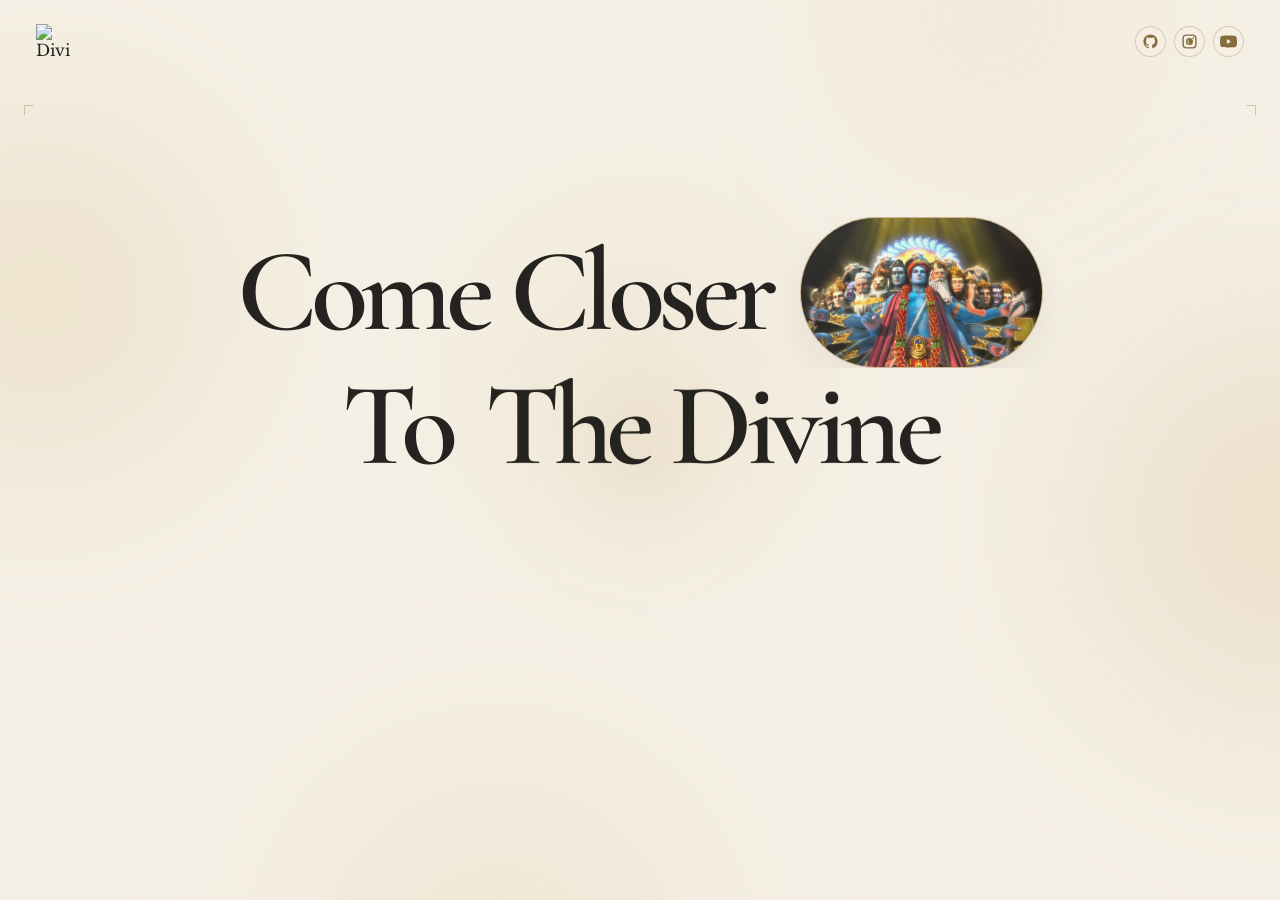
==== index.html @ 535afefc "feat: add initial Divyatra website 🪷" ====
<!doctype html>
<html lang="en">
  <head>
    <meta charset="UTF-8" />
    <meta name="viewport" content="width=device-width, initial-scale=1.0" />

    <title>Divyatra | Divine Darshan</title>

    <meta
      name="description"
      content="Explore immersive 3D darshan of Hindu deities with Divyatra, a digital experience rooted in devotion and spirituality."
    />
    <meta name="robots" content="index, follow, max-image-preview:large" />
    <link rel="canonical" href="https://divyatra.netlify.app/" />

    <!-- Favicon -->
    <link
      rel="icon"
      type="image/png"
      href="/assets/favicon/favicon-96x96.png"
      sizes="96x96"
    />
    <link rel="icon" type="image/svg+xml" href="/assets/favicon/favicon.svg" />
    <link rel="shortcut icon" href="/assets/favicon/favicon.ico" />
    <link
      rel="apple-touch-icon"
      sizes="180x180"
      href="/assets/favicon/apple-touch-icon.png"
    />
    <meta name="apple-mobile-web-app-title" content="Divyatra" />
    <link rel="manifest" href="/manifest.json" />

    <!-- Fonts -->
    <link rel="preconnect" href="https://fonts.googleapis.com" />
    <link rel="preconnect" href="https://fonts.gstatic.com" crossorigin />
    <link
      href="https://fonts.googleapis.com/css2?family=Cormorant+Garamond:wght@400;500;600;700&family=Libre+Baskerville:wght@400;700&family=Hind+Devanagari:wght@400;500;600;700&display=swap"
      rel="stylesheet"
    />

    <!-- GSAP -->
    <script src="https://cdnjs.cloudflare.com/ajax/libs/gsap/3.12.5/gsap.min.js"></script>

    <link rel="stylesheet" href="./styles/index.css" />
    <link rel="stylesheet" href="./styles/mediaquery/index-breakpoints.css" />
  </head>

  <body>
    <main class="page">
      <!-- =================================
           CURSOR FOLLOWING LIGHT
      ================================== -->

      <span class="cursor-glow" aria-hidden="true"></span>

      <!-- =================================
           AMBIENT GLOWS
      ================================== -->

      <span class="ambient-glow glow-one" aria-hidden="true"></span>

      <span class="ambient-glow glow-two" aria-hidden="true"></span>

      <span class="ambient-glow glow-three" aria-hidden="true"></span>

      <span class="ambient-glow glow-four" aria-hidden="true"></span>

      <!-- =================================
           DECORATIVE CORNERS
      ================================== -->

      <span class="corner-mark corner-one"></span>
      <span class="corner-mark corner-two"></span>

      <!-- =================================
           NAVIGATION
      ================================== -->

      <header>
        <!-- Logo -->

        <a href="./index.html" class="logo" aria-label="Divine home">
          <img src="./assets/icons/logo.svg" alt="Divine" />
        </a>

        <!-- Social media -->

        <nav class="socials" aria-label="Social media">
          <!-- GitHub -->

          <a
            href="https://github.com/"
            class="social-link"
            aria-label="GitHub"
            target="_blank"
            rel="noopener noreferrer"
          >
            <svg viewBox="0 0 24 24" aria-hidden="true">
              <path
                d="M12 2C6.477 2 2 6.477 2 12c0 4.418 2.865 8.166 6.839 9.489.5.092.682-.217.682-.483 0-.237-.009-.866-.013-1.7-2.782.604-3.369-1.34-3.369-1.34-.455-1.157-1.11-1.466-1.11-1.466-.908-.621.069-.608.069-.608 1.004.071 1.532 1.031 1.532 1.031.892 1.529 2.341 1.087 2.91.831.091-.647.35-1.087.636-1.338-2.22-.253-4.555-1.11-4.555-4.943 0-1.091.39-1.984 1.029-2.684-.103-.253-.446-1.27.098-2.647 0 0 .84-.269 2.75 1.025A9.564 9.564 0 0 1 12 6.844a9.56 9.56 0 0 1 2.504.337c1.909-1.294 2.748-1.025 2.748-1.025.546 1.377.202 2.394.1 2.647.64.7 1.028 1.593 1.028 2.684 0 3.842-2.339 4.687-4.566 4.935.359.309.678.92.678 1.855 0 1.338-.012 2.419-.012 2.748 0 .268.18.58.688.481A10.001 10.001 0 0 0 22 12c0-5.523-4.477-10-10-10Z"
              />
            </svg>
          </a>

          <!-- Instagram -->

          <a
            href="https://www.instagram.com/"
            class="social-link"
            aria-label="Instagram"
            target="_blank"
            rel="noopener noreferrer"
          >
            <svg viewBox="0 0 24 24" aria-hidden="true">
              <path
                d="M7.8 2h8.4A5.8 5.8 0 0 1 22 7.8v8.4a5.8 5.8 0 0 1-5.8 5.8H7.8A5.8 5.8 0 0 1 2 16.2V7.8A5.8 5.8 0 0 1 7.8 2Zm-.2 2A3.6 3.6 0 0 0 4 7.6v8.8A3.6 3.6 0 0 0 7.6 20h8.8a3.6 3.6 0 0 0 3.6-3.6V7.6A3.6 3.6 0 0 0 16.4 4H7.6ZM17.25 5.5a1.25 1.25 0 1 1 0 2.5 1.25 1.25 0 0 1 0-2.5ZM12 7a5 5 0 1 1 0 10 5 5 0 0 1 0-10Zm0 2a3 3 0 1 0 0 6 3 3 0 0 0-3-3Z"
              />
            </svg>
          </a>

          <!-- YouTube -->

          <a
            href="https://www.youtube.com/"
            class="social-link"
            aria-label="YouTube"
            target="_blank"
            rel="noopener noreferrer"
          >
            <svg viewBox="0 0 24 24" aria-hidden="true">
              <path
                d="M23.5 6.2a3 3 0 0 0-2.11-2.12C19.52 3.5 12 3.5 12 3.5s-7.52 0-9.39.58A3 3 0 0 0 .5 6.2 31.2 31.2 0 0 0 0 12a31.2 31.2 0 0 0 .5 5.8 3 3 0 0 0 2.11 2.12c1.87.58 9.39.58 9.39.58s7.52 0 9.39-.58a3 3 0 0 0 2.11-2.12A31.2 31.2 0 0 0 24 12a31.2 31.2 0 0 0-.5-5.8ZM9.75 15.5v-7L15.5 12l-5.75 3.5Z"
              />
            </svg>
          </a>
        </nav>
      </header>

      <!-- =================================
           HERO
      ================================== -->

      <section class="hero" id="experience">
        <h1 class="headline">
          <span class="headline-row">
            <span class="headline-word"> Come Closer </span>

            <span class="hero-image">
              <img src="./assets/images/index.webp" alt="Radha and Krishna" />
            </span>
          </span>

          <span class="headline-row second">
            <span class="headline-word"> To </span>

            <span class="headline-word"> The Divine </span>
          </span>
        </h1>

        <!-- =================================
             EXPERIENCE BUTTON
        ================================== -->

        <div class="actions">
          <a
            href="./darshan.html"
            class="animated-button"
            aria-label="Enter the Divine experience"
          >
            <!-- Left arrow -->

            <svg
              viewBox="0 0 24 24"
              class="arr-2"
              xmlns="http://www.w3.org/2000/svg"
              aria-hidden="true"
            >
              <path
                d="M16.1716 10.9999L10.8076 5.63589L12.2218 4.22168L20 11.9999L12.2218 19.778L10.8076 18.3638L16.1716 12.9999H4V10.9999H16.1716Z"
              />
            </svg>

            <span class="text"> Experience </span>

            <span class="circle" aria-hidden="true"></span>

            <!-- Right arrow -->

            <svg
              viewBox="0 0 24 24"
              class="arr-1"
              xmlns="http://www.w3.org/2000/svg"
              aria-hidden="true"
            >
              <path
                d="M16.1716 10.9999L10.8076 5.63589L12.2218 4.22168L20 11.9999L12.2218 19.778L10.8076 18.3638L16.1716 12.9999H4V10.9999H16.1716Z"
              />
            </svg>
          </a>
        </div>

        <div class="devotional-closer">
          <div class="temple-divider" aria-hidden="true"><span></span></div>
          <p class="devotional-note">
            Find stillness in the presence of the divine.
          </p>
        </div>
      </section>
    </main>

    <script src="./scripts/index.js"></script>
  </body>
</html>
---- styles/index.css ----
* {
        cursor:
          url("https://cdn.cursors-4u.net/previews/nightlight-red-nightlight-busy-red-60343472-preview-32.webp")
            0 0,
          auto !important;
      }

      :root {
        --background: #f5f0e6;
        --text: #25231f;
        --gold: #a88954;
        --gold-dark: #876c3d;
        --gold-light: #c8ad78;
        --border: rgba(53, 47, 38, 0.13);

        --serif: "Cormorant Garamond", serif;
        --body-serif: "Libre Baskerville", serif;
        --devanagari: "Hind Devanagari", sans-serif;
      }

      /* ========================================
         RESET
      ======================================== */

      *,
      *::before,
      *::after {
        margin: 0;
        padding: 0;
        box-sizing: border-box;
      }

      html {
        scroll-behavior: smooth;
      }

      body {
        min-height: 100vh;
        background: var(--background);
        color: var(--text);
        font-family: var(--body-serif);
        overflow-x: hidden;
        -webkit-font-smoothing: antialiased;
        text-rendering: optimizeLegibility;
      }

      a {
        color: inherit;
        text-decoration: none;
      }

      /* ========================================
         PAGE
      ======================================== */

      .page {
        position: relative;
        min-height: 100vh;
        overflow: hidden;

        background:
          radial-gradient(
            circle at 50% 42%,
            rgba(214, 188, 133, 0.14),
            transparent 34%
          ),
          var(--background);

        isolation: isolate;
      }

      /* ========================================
         PAPER TEXTURE
      ======================================== */

      .page::before {
        content: "";
        position: fixed;
        inset: 0;
        z-index: 50;
        pointer-events: none;

        opacity: 0.13;

        background-image: radial-gradient(
          rgba(50, 42, 30, 0.15) 0.45px,
          transparent 0.45px
        );

        background-size: 6px 6px;
      }

      /* ========================================
         CURSOR FOLLOWING AMBIENT LIGHT
      ======================================== */

      .cursor-glow {
        position: fixed;
        width: 260px;
        height: 260px;

        pointer-events: none;
        z-index: 4;

        border-radius: 50%;

        background: radial-gradient(
          circle,
          rgba(200, 173, 120, 0.16) 0%,
          rgba(200, 173, 120, 0.08) 25%,
          rgba(200, 173, 120, 0.03) 45%,
          transparent 75%
        );

        filter: blur(33px);

        transform: translate(-50%, -50%);
        will-change: transform;

        opacity: 0.8;

        mix-blend-mode: multiply;
      }

      .cursor-glow::after {
        content: "";

        position: absolute;
        inset: 20px;

        border-radius: 50%;

        background: radial-gradient(
          circle,
          rgba(168, 137, 84, 0.055),
          transparent 75%
        );

        filter: blur(18px);
      }

      /* Smaller inner glow gives a premium light-core effect */

      .cursor-glow::after {
        content: "";

        position: absolute;

        left: 50%;
        top: 50%;

        width: 110px;
        height: 110px;

        transform: translate(-50%, -50%);

        border-radius: 50%;

        background: radial-gradient(
          circle,
          rgba(213, 178, 108, 0.16),
          rgba(213, 178, 108, 0.05) 45%,
          transparent 75%
        );

        filter: blur(15px);
      }

      /* ========================================
         AMBIENT GLOWS
      ======================================== */

      .ambient-glow {
        position: absolute;

        border-radius: 50%;

        pointer-events: none;

        z-index: 1;

        filter: blur(90px);

        mix-blend-mode: normal;

        will-change: transform;
      }

      /* Upper-left */

      .glow-one {
        width: 500px;
        height: 500px;

        left: -210px;
        top: 5%;

        background: radial-gradient(
          circle,
          rgba(196, 151, 61, 0.23) 0%,
          rgba(196, 151, 61, 0.14) 28%,
          rgba(196, 151, 61, 0.065) 48%,
          rgba(196, 151, 61, 0.02) 65%,
          transparent 78%
        );

        animation: glowFloatOne 12s ease-in-out infinite;
      }

      /* Right */

      .glow-two {
        width: 590px;
        height: 590px;

        right: -300px;
        top: 25%;

        background: radial-gradient(
          circle,
          rgba(185, 139, 49, 0.21) 0%,
          rgba(185, 139, 49, 0.13) 28%,
          rgba(185, 139, 49, 0.06) 48%,
          rgba(185, 139, 49, 0.02) 65%,
          transparent 80%
        );

        animation: glowFloatTwo 15s ease-in-out infinite;
      }

      /* Bottom */

      .glow-three {
        width: 540px;
        height: 540px;

        left: 18%;
        bottom: -330px;

        background: radial-gradient(
          circle,
          rgba(211, 170, 91, 0.2) 0%,
          rgba(211, 170, 91, 0.12) 28%,
          rgba(211, 170, 91, 0.055) 48%,
          rgba(211, 170, 91, 0.015) 65%,
          transparent 80%
        );

        animation: glowFloatThree 14s ease-in-out infinite;
      }

      /* Upper-right */

      .glow-four {
        width: 370px;
        height: 370px;

        right: 8%;
        top: -170px;

        background: radial-gradient(
          circle,
          rgba(224, 191, 119, 0.21) 0%,
          rgba(224, 191, 119, 0.12) 30%,
          rgba(224, 191, 119, 0.055) 50%,
          transparent 75%
        );

        animation: glowFloatFour 11s ease-in-out infinite;
      }

      /* ========================================
         GLOW ANIMATIONS
      ======================================== */

      @keyframes glowFloatOne {
        0%,
        100% {
          transform: translate3d(0, 0, 0) scale(1);
        }

        50% {
          transform: translate3d(80px, 45px, 0) scale(1.15);
        }
      }

      @keyframes glowFloatTwo {
        0%,
        100% {
          transform: translate3d(0, 0, 0) scale(1);
        }

        50% {
          transform: translate3d(-75px, -45px, 0) scale(1.14);
        }
      }

      @keyframes glowFloatThree {
        0%,
        100% {
          transform: translate3d(0, 0, 0) scale(1);
        }

        50% {
          transform: translate3d(55px, -55px, 0) scale(1.15);
        }
      }

      @keyframes glowFloatFour {
        0%,
        100% {
          transform: translate3d(0, 0, 0) scale(1);
        }

        50% {
          transform: translate3d(-45px, 60px, 0) scale(1.18);
        }
      }

      /* ========================================
         NAVIGATION
      ======================================== */

      header {
        position: relative;

        z-index: 30;

        width: calc(100% - 72px);
        max-width: 1440px;

        height: 82px;

        margin: 0 auto;

        display: flex;
        align-items: center;
        justify-content: space-between;
      }

      /* ========================================
         LOGO
      ======================================== */

      .logo {
        display: inline-flex;
        align-items: center;
        justify-content: center;

        transition:
          opacity 0.25s ease,
          transform 0.25s ease;
      }

      .logo:hover {
        opacity: 0.75;
        transform: translateY(-1px);
      }

      .logo img {
        display: block;

        width: 34px;
        height: 34px;

        object-fit: contain;
      }

      /* ========================================
         SOCIAL LINKS
      ======================================== */

      .socials {
        display: flex;
        align-items: center;

        gap: 8px;
      }

      .social-link {
        width: 31px;
        height: 31px;

        display: inline-flex;
        align-items: center;
        justify-content: center;

        color: var(--gold-dark);

        border: 1px solid rgba(168, 137, 84, 0.35);

        border-radius: 50%;

        background: rgba(245, 240, 230, 0.25);

        transition:
          color 0.25s ease,
          background 0.25s ease,
          border-color 0.25s ease,
          transform 0.25s ease,
          box-shadow 0.25s ease;
      }

      .social-link svg {
        width: 17px;
        height: 17px;

        fill: currentColor;
      }

      .social-link:hover {
        color: #fff;

        background: var(--gold);

        border-color: var(--gold);

        transform: translateY(-2px);

        box-shadow: 0 5px 18px rgba(168, 137, 84, 0.2);
      }

      /* ========================================
         HERO
      ======================================== */

      .hero {
        position: relative;

        z-index: 5;

        width: calc(100% - 72px);
        max-width: 1440px;

        min-height: calc(100vh - 82px);

        margin: 0 auto;

        display: flex;
        flex-direction: column;
        align-items: center;
        justify-content: flex-start;

        padding-top: clamp(105px, 15vh, 170px);

        padding-bottom: 48px;
      }

      /* ========================================
         HEADLINE
      ======================================== */

      .headline {
        position: relative;

        z-index: 10;

        width: 100%;

        color: var(--text);

        text-align: center;

        font-family: var(--serif);

        font-size: clamp(68px, 9.2vw, 145px);

        font-weight: 600;

        line-height: 0.82;

        letter-spacing: -0.055em;
      }

      /*
        GSAP will animate these.
        Overflow hidden prevents the text
        from appearing before its reveal.
      */

      .headline-row {
        display: flex;

        align-items: center;
        justify-content: center;

        gap: clamp(18px, 2.2vw, 34px);

        white-space: nowrap;

        overflow: hidden;
      }

      .headline-row.second {
        margin-top: 10px;

        gap: clamp(18px, 2.6vw, 38px);
      }

      .headline-word {
        display: inline-block;

        will-change: transform, opacity;
      }

      /* ========================================
         HERO IMAGE
      ======================================== */

      .hero-image {
        position: relative;

        flex-shrink: 0;

        width: clamp(180px, 19vw, 275px);
        height: clamp(108px, 11.8vw, 158px);

        overflow: hidden;

        border: 1px solid rgba(168, 137, 84, 0.38);

        border-radius: 999px;

        background: #d8c7a6;

        box-shadow:
          0 15px 40px rgba(76, 59, 31, 0.08),
          inset 0 0 0 1px rgba(255, 255, 255, 0.15);

        will-change: transform;

        transition:
          box-shadow 0.4s ease,
          border-color 0.4s ease;
      }

      .hero-image:hover {
        border-color: rgba(168, 137, 84, 0.58);

        box-shadow:
          0 20px 48px rgba(76, 59, 31, 0.12),
          inset 0 0 0 1px rgba(255, 255, 255, 0.2);
      }

      .hero-image img {
        position: relative;

        z-index: 0;

        width: 100%;
        height: 100%;

        display: block;

        object-fit: cover;
        object-position: center;
      }

      .hero-image::after {
        content: "";

        position: absolute;

        inset: 0;

        z-index: 2;

        background:
          linear-gradient(
            90deg,
            rgba(255, 250, 238, 0.08),
            rgba(89, 65, 30, 0.12)
          ),
          linear-gradient(180deg, rgba(255, 255, 255, 0.06), transparent 55%);

        pointer-events: none;
      }

      /* ========================================
         ACTIONS
      ======================================== */

      .actions {
        position: relative;

        z-index: 10;

        display: flex;

        align-items: center;
        justify-content: center;

        margin-top: 42px;
      }

      .devotional-closer {
        width: min(100%, 480px);
        margin: auto 0 8px;
        display: flex;
        flex-direction: column;
        align-items: center;
      }

      .temple-divider {
        display: flex;
        align-items: center;
        justify-content: center;
        gap: 14px;
        color: var(--gold-dark);
      }

      .temple-divider::before,
      .temple-divider::after {
        content: "";
        width: clamp(48px, 12vw, 110px);
        border-top: 1px solid var(--gold-light);
      }

      .temple-divider span {
        width: 8px;
        height: 8px;
        border: 1px solid currentColor;
        transform: rotate(45deg);
      }

      .devotional-note {
        margin-top: 17px;
        color: var(--gold-dark);
        font-family: var(--serif);
        font-size: 18px;
        font-weight: 500;
        text-align: center;
      }

      /* ========================================
         EXPERIENCE BUTTON
      ======================================== */

      .animated-button {
        position: relative;

        display: flex;

        align-items: center;
        justify-content: center;

        gap: 4px;

        width: 158px;
        height: 52px;

        padding: 0 36px;

        border: 1px solid var(--gold);

        border-radius: 100px;

        background: rgba(245, 240, 230, 0.18);

        color: var(--gold-dark);

        font-family: var(--serif);

        font-size: 13px;

        font-weight: 600;

        letter-spacing: 0.12em;

        text-transform: uppercase;

        box-shadow: none;

        cursor: pointer;

        overflow: hidden;

        isolation: isolate;

        transition:
          color 0.6s cubic-bezier(0.23, 1, 0.32, 1),
          box-shadow 0.6s cubic-bezier(0.23, 1, 0.32, 1),
          border-radius 0.6s cubic-bezier(0.23, 1, 0.32, 1),
          transform 0.3s ease;
      }

      .animated-button svg {
        position: absolute;

        width: 22px;
        height: 22px;

        fill: var(--gold);

        z-index: 9;

        transition: all 0.8s cubic-bezier(0.23, 1, 0.32, 1);
      }

      .animated-button .arr-1 {
        right: 15px;
      }

      .animated-button .arr-2 {
        left: -25%;
      }

      .animated-button .circle {
        position: absolute;

        top: 50%;
        left: 50%;

        transform: translate(-50%, -50%);

        width: 20px;
        height: 20px;

        background: var(--gold);

        border-radius: 50%;

        opacity: 0;

        z-index: 0;

        transition: all 0.8s cubic-bezier(0.23, 1, 0.32, 1);
      }

      .animated-button .text {
        position: relative;

        z-index: 5;

        transform: translateX(-10px);

        transition: all 0.8s cubic-bezier(0.23, 1, 0.32, 1);
      }

      .animated-button:hover {
        color: #fff;

        border-radius: 14px;

        box-shadow:
          0 0 0 8px rgba(168, 137, 84, 0.06),
          0 14px 35px rgba(139, 108, 58, 0.18);

        transform: translateY(-2px);
      }

      .animated-button:hover .arr-1 {
        right: -25%;
      }

      .animated-button:hover .arr-2 {
        left: 15px;
      }

      .animated-button:hover .text {
        transform: translateX(10px);
      }

      .animated-button:hover svg {
        fill: #fff;
      }

      .animated-button:hover .circle {
        width: 240px;
        height: 240px;

        opacity: 1;
      }

      .animated-button:active {
        transform: translateY(0) scale(0.96);

        box-shadow: 0 0 0 3px rgba(168, 137, 84, 0.18);
      }

      /* ========================================
         DECORATIVE CORNERS
      ======================================== */

      .corner-mark {
        position: absolute;

        z-index: 15;

        width: 10px;
        height: 10px;

        border-color: rgba(168, 137, 84, 0.42);

        border-style: solid;

        pointer-events: none;
      }

      .corner-one {
        top: 105px;
        left: 24px;

        border-width: 1px 0 0 1px;
      }

      .corner-two {
        top: 105px;
        right: 24px;

        border-width: 1px 1px 0 0;
      }

      /* ========================================
         TABLET
      ======================================== */

      

      

      /* ========================================
         MOBILE
      ======================================== */

      

      /* ========================================
         SMALL MOBILE
      ======================================== */

      

      /* ========================================
         ACCESSIBILITY
      ======================================== */

      

      .animated-button:focus-visible,
      .logo:focus-visible,
      .social-link:focus-visible {
        outline: 2px solid var(--gold);

        outline-offset: 4px;
      }

      /* ========================================
         REDUCED MOTION
      ======================================== */
---- styles/mediaquery/index-breakpoints.css ----
@media (max-width: 900px) {
        header,
        .hero {
          width: calc(100% - 40px);
        }

        .hero {
          padding-top: 105px;
        }

        .cursor-glow {
          width: 350px;
          height: 350px;
        }

        .glow-one {
          width: 420px;
          height: 420px;

          left: -190px;

          filter: blur(65px);
        }

        .glow-two {
          width: 500px;
          height: 500px;

          right: -260px;

          filter: blur(65px);
        }

        .glow-three {
          width: 430px;
          height: 430px;

          left: 15%;

          filter: blur(60px);
        }

        .glow-four {
          width: 280px;
          height: 280px;

          right: 5%;

          filter: blur(55px);
        }

        .headline {
          font-size: clamp(56px, 10vw, 95px);
        }

        .headline-row {
          gap: 16px;
        }

        .hero-image {
          width: clamp(135px, 20vw, 190px);
          height: clamp(78px, 11vw, 110px);
        }

        .actions {
          margin-top: 36px;
        }

        .devotional-note {
          margin-top: 14px;
          font-size: 17px;
        }

        .socials {
          gap: 8px;
        }

        .social-link {
          width: 38px;
          height: 38px;
        }

        .social-link svg {
          width: 18px;
          height: 18px;
        }
      }

@media (min-width: 601px) and (max-width: 900px) {
        .hero {
          justify-content: center;
          padding-top: clamp(48px, 7vh, 80px);
          padding-bottom: 32px;
        }

        .devotional-closer {
          margin: clamp(48px, 8vh, 88px) 0 0;
        }
      }

@media (max-width: 600px) {
        header {
          width: calc(100% - 28px);

          height: 72px;
        }

        .logo img {
          width: 29px;
          height: 29px;
        }

        .socials {
          gap: 6px;
        }

        .social-link {
          width: 36px;
          height: 36px;
        }

        .social-link svg {
          width: 16px;
          height: 16px;
        }

        .hero {
          width: calc(100% - 28px);

          min-height: calc(100vh - 72px);

          padding-top: 92px;

          padding-bottom: 42px;
        }

        /* Mobile ambient glows */

        .glow-one {
          width: 330px;
          height: 330px;

          left: -190px;
          top: 8vh;

          filter: blur(50px);
        }

        .glow-two {
          width: 390px;
          height: 390px;

          right: -240px;
          top: 30vh;

          filter: blur(55px);
        }

        .glow-three {
          width: 330px;
          height: 330px;

          left: 5%;
          bottom: -190px;

          filter: blur(50px);
        }

        .glow-four {
          width: 210px;
          height: 210px;

          right: -20px;
          top: 4vh;

          filter: blur(45px);
        }

        .headline {
          font-size: clamp(48px, 15.8vw, 76px);

          line-height: 0.92;

          letter-spacing: -0.065em;
        }

        .headline-row {
          gap: 8px;
        }

        .headline-row:first-child {
          flex-direction: column;
          gap: 12px;
        }

        .headline-row.second {
          margin-top: 7px;

          gap: 10px;
        }

        .hero-image {
          width: clamp(128px, 40vw, 170px);
          height: clamp(76px, 23vw, 104px);
        }

        .actions {
          margin-top: 32px;
        }

        .animated-button {
          width: 145px;
          height: 48px;

          padding: 0 31px;

          font-size: 11px;

          letter-spacing: 0.11em;
        }

        .animated-button svg {
          width: 20px;
          height: 20px;
        }

        .animated-button .arr-1 {
          right: 13px;
        }

        .animated-button:hover .arr-2 {
          left: 13px;
        }

        .corner-one {
          top: 91px;
          left: 9px;
        }

        .corner-two {
          top: 91px;
          right: 9px;
        }
      }

@media (max-width: 390px) {
        .hero {
          padding-top: 82px;
        }

        .glow-one {
          width: 280px;
          height: 280px;

          left: -165px;
        }

        .glow-two {
          width: 320px;
          height: 320px;

          right: -200px;
        }

        .glow-three {
          width: 280px;
          height: 280px;

          left: 0;
        }

        .glow-four {
          width: 180px;
          height: 180px;

          right: -20px;
        }

        .headline {
          font-size: clamp(36px, 13.5vw, 46px);
        }

        .hero-image {
          width: clamp(128px, 40vw, 150px);
          height: clamp(76px, 23vw, 94px);
        }

        .headline-row {
          gap: 7px;
        }

        .actions {
          margin-top: 28px;
        }

        .animated-button {
          width: 138px;
          height: 46px;

          font-size: 10px;
        }
      }

@media (hover: none), (pointer: coarse) {
        .cursor-glow {
          display: none;
        }
      }

@media (prefers-reduced-motion: reduce) {
        *,
        *::before,
        *::after {
          animation-duration: 0.01ms !important;

          animation-iteration-count: 1 !important;

          transition-duration: 0.01ms !important;

          scroll-behavior: auto !important;
        }

        .cursor-glow {
          display: none;
        }
      }
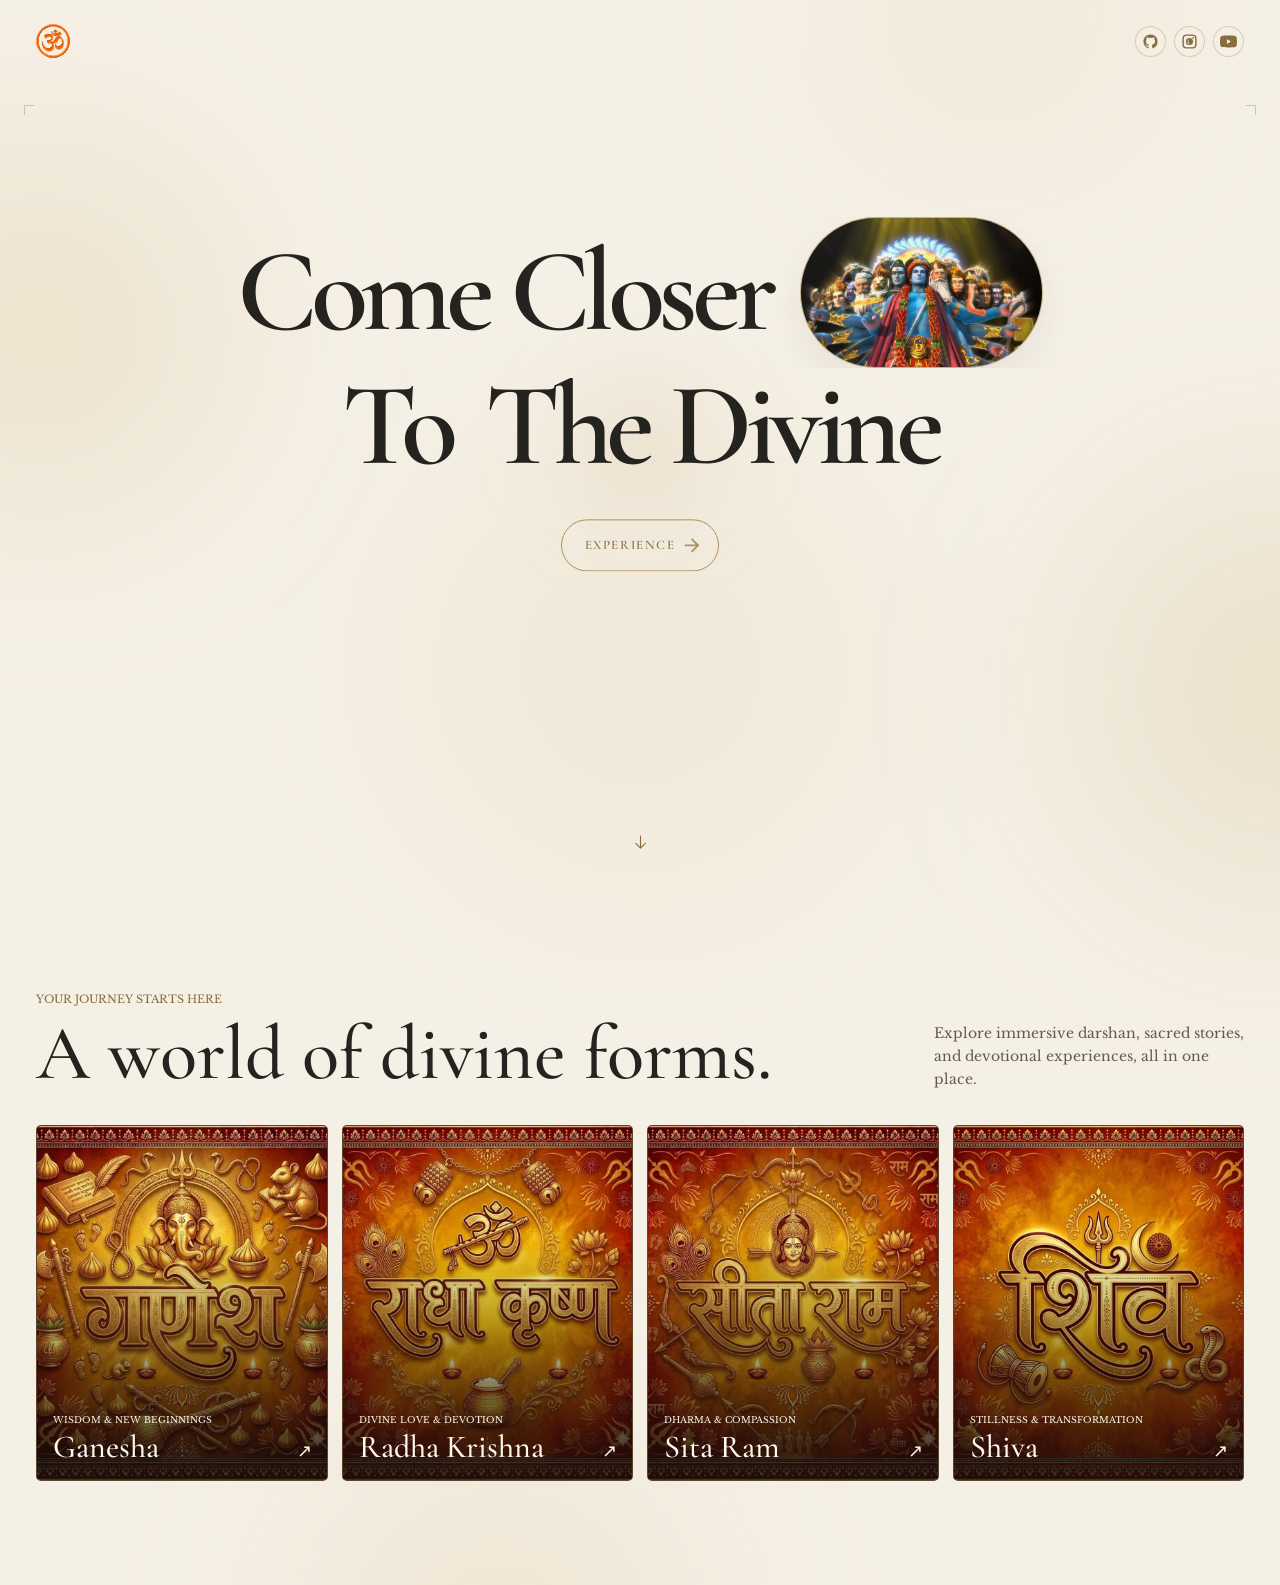
==== commit 84262833: "feat: modularize darshan data and sync deity selection Co-authored-by: Copilot <223556219+Copilot@us" ====
--- a/index.html
+++ b/index.html
@@ -39,7 +39,10 @@
     />
 
     <!-- GSAP -->
-    <script src="https://cdnjs.cloudflare.com/ajax/libs/gsap/3.12.5/gsap.min.js"></script>
+    <script
+      defer
+      src="https://cdnjs.cloudflare.com/ajax/libs/gsap/3.12.5/gsap.min.js"
+    ></script>
 
     <link rel="stylesheet" href="./styles/index.css" />
     <link rel="stylesheet" href="./styles/mediaquery/index-breakpoints.css" />
@@ -47,15 +50,11 @@
 
   <body>
     <main class="page">
-      <!-- =================================
-           CURSOR FOLLOWING LIGHT
-      ================================== -->
+      <!-- CURSOR FOLLOWING LIGHT -->
 
       <span class="cursor-glow" aria-hidden="true"></span>
 
-      <!-- =================================
-           AMBIENT GLOWS
-      ================================== -->
+      <!-- AMBIENT GLOWS -->
 
       <span class="ambient-glow glow-one" aria-hidden="true"></span>
 
@@ -65,16 +64,12 @@
 
       <span class="ambient-glow glow-four" aria-hidden="true"></span>
 
-      <!-- =================================
-           DECORATIVE CORNERS
-      ================================== -->
+      <!-- DECORATIVE CORNERS -->
 
       <span class="corner-mark corner-one"></span>
       <span class="corner-mark corner-two"></span>
 
-      <!-- =================================
-           NAVIGATION
-      ================================== -->
+      <!-- NAVIGATION -->
 
       <header>
         <!-- Logo -->
@@ -89,7 +84,7 @@
           <!-- GitHub -->
 
           <a
-            href="https://github.com/"
+            href="https://github.com/KrishBharadwaj5678/"
             class="social-link"
             aria-label="GitHub"
             target="_blank"
@@ -105,7 +100,7 @@
           <!-- Instagram -->
 
           <a
-            href="https://www.instagram.com/"
+            href="https://www.instagram.com/__krishh__23"
             class="social-link"
             aria-label="Instagram"
             target="_blank"
@@ -121,7 +116,7 @@
           <!-- YouTube -->
 
           <a
-            href="https://www.youtube.com/"
+            href="https://www.youtube.com/@KrishFullStackDev"
             class="social-link"
             aria-label="YouTube"
             target="_blank"
@@ -136,9 +131,7 @@
         </nav>
       </header>
 
-      <!-- =================================
-           HERO
-      ================================== -->
+      <!-- HERO -->
 
       <section class="hero" id="experience">
         <h1 class="headline">
@@ -157,9 +150,7 @@
           </span>
         </h1>
 
-        <!-- =================================
-             EXPERIENCE BUTTON
-        ================================== -->
+        <!-- EXPERIENCE BUTTON -->
 
         <div class="actions">
           <a
@@ -202,12 +193,78 @@
         <div class="devotional-closer">
           <div class="temple-divider" aria-hidden="true"><span></span></div>
           <p class="devotional-note">
-            Find stillness in the presence of the divine.
+            Discover sacred stories and experience devotion in a new way.
           </p>
+        </div>
+
+        <button
+          class="scroll-cue"
+          type="button"
+          aria-label="Scroll down to explore the deity gallery"
+          title="Scroll to explore"
+        >
+          <svg viewBox="0 0 24 24" aria-hidden="true">
+            <path d="M12 4v15m-6-6 6 6 6-6" />
+          </svg>
+        </button>
+      </section>
+
+      <section class="deity-discovery" aria-labelledby="deityDiscoveryTitle">
+        <div class="discovery-head">
+          <div>
+            <p class="discovery-kicker">YOUR JOURNEY STARTS HERE</p>
+            <h2 id="deityDiscoveryTitle">A world of divine forms.</h2>
+          </div>
+          <p class="discovery-intro">
+            Explore immersive darshan, sacred stories, and devotional
+            experiences, all in one place.
+          </p>
+        </div>
+
+        <div class="deity-grid">
+          <a class="deity-card" href="./darshan.html?god=ganesha">
+            <img src="./assets/images/ganesha.webp" alt="" loading="lazy" />
+            <div class="deity-card-meta">
+              <span>WISDOM &amp; NEW BEGINNINGS</span>
+              <h3>Ganesha</h3>
+            </div>
+            <span class="deity-card-arrow" aria-hidden="true">↗</span>
+          </a>
+
+          <a class="deity-card" href="./darshan.html?god=radhakrishna">
+            <img
+              src="./assets/images/radhakrishna.webp"
+              alt=""
+              loading="lazy"
+            />
+            <div class="deity-card-meta">
+              <span>DIVINE LOVE &amp; DEVOTION</span>
+              <h3>Radha Krishna</h3>
+            </div>
+            <span class="deity-card-arrow" aria-hidden="true">↗</span>
+          </a>
+
+          <a class="deity-card" href="./darshan.html?god=sitaram">
+            <img src="./assets/images/sitaram.webp" alt="" loading="lazy" />
+            <div class="deity-card-meta">
+              <span>DHARMA &amp; COMPASSION</span>
+              <h3>Sita Ram</h3>
+            </div>
+            <span class="deity-card-arrow" aria-hidden="true">↗</span>
+          </a>
+
+          <a class="deity-card" href="./darshan.html?god=shiva">
+            <img src="./assets/images/shiva.webp" alt="" loading="lazy" />
+            <div class="deity-card-meta">
+              <span>STILLNESS &amp; TRANSFORMATION</span>
+              <h3>Shiva</h3>
+            </div>
+            <span class="deity-card-arrow" aria-hidden="true">↗</span>
+          </a>
         </div>
       </section>
     </main>
 
-    <script src="./scripts/index.js"></script>
+    <script defer src="./scripts/index.js"></script>
   </body>
 </html>
--- a/styles/index.css
+++ b/styles/index.css
@@ -1,850 +1,1052 @@
 * {
-        cursor:
-          url("https://cdn.cursors-4u.net/previews/nightlight-red-nightlight-busy-red-60343472-preview-32.webp")
-            0 0,
-          auto !important;
-      }
-
-      :root {
-        --background: #f5f0e6;
-        --text: #25231f;
-        --gold: #a88954;
-        --gold-dark: #876c3d;
-        --gold-light: #c8ad78;
-        --border: rgba(53, 47, 38, 0.13);
-
-        --serif: "Cormorant Garamond", serif;
-        --body-serif: "Libre Baskerville", serif;
-        --devanagari: "Hind Devanagari", sans-serif;
-      }
-
-      /* ========================================
+  cursor:
+    url("https://cdn.cursors-4u.net/previews/nightlight-red-nightlight-busy-red-60343472-preview-32.webp")
+      0 0,
+    auto !important;
+}
+
+:root {
+  --background: #f5f0e6;
+  --text: #25231f;
+  --gold: #a88954;
+  --gold-dark: #876c3d;
+  --gold-light: #c8ad78;
+  --border: rgba(53, 47, 38, 0.13);
+
+  --serif: "Cormorant Garamond", serif;
+  --body-serif: "Libre Baskerville", serif;
+  --devanagari: "Hind Devanagari", sans-serif;
+}
+
+/* ========================================
          RESET
       ======================================== */
 
-      *,
-      *::before,
-      *::after {
-        margin: 0;
-        padding: 0;
-        box-sizing: border-box;
-      }
-
-      html {
-        scroll-behavior: smooth;
-      }
-
-      body {
-        min-height: 100vh;
-        background: var(--background);
-        color: var(--text);
-        font-family: var(--body-serif);
-        overflow-x: hidden;
-        -webkit-font-smoothing: antialiased;
-        text-rendering: optimizeLegibility;
-      }
-
-      a {
-        color: inherit;
-        text-decoration: none;
-      }
-
-      /* ========================================
+*,
+*::before,
+*::after {
+  margin: 0;
+  padding: 0;
+  box-sizing: border-box;
+}
+
+html {
+  scroll-behavior: smooth;
+}
+
+body {
+  min-height: 100vh;
+  background: var(--background);
+  color: var(--text);
+  font-family: var(--body-serif);
+  overflow-x: hidden;
+  -webkit-font-smoothing: antialiased;
+  text-rendering: optimizeLegibility;
+}
+
+a {
+  color: inherit;
+  text-decoration: none;
+}
+
+/* ========================================
          PAGE
       ======================================== */
 
-      .page {
-        position: relative;
-        min-height: 100vh;
-        overflow: hidden;
-
-        background:
-          radial-gradient(
-            circle at 50% 42%,
-            rgba(214, 188, 133, 0.14),
-            transparent 34%
-          ),
-          var(--background);
-
-        isolation: isolate;
-      }
-
-      /* ========================================
+.page {
+  position: relative;
+  min-height: 100vh;
+  overflow: hidden;
+
+  background:
+    radial-gradient(
+      circle at 50% 42%,
+      rgba(214, 188, 133, 0.14),
+      transparent 34%
+    ),
+    var(--background);
+
+  isolation: isolate;
+}
+
+/* ========================================
          PAPER TEXTURE
       ======================================== */
 
-      .page::before {
-        content: "";
-        position: fixed;
-        inset: 0;
-        z-index: 50;
-        pointer-events: none;
-
-        opacity: 0.13;
-
-        background-image: radial-gradient(
-          rgba(50, 42, 30, 0.15) 0.45px,
-          transparent 0.45px
-        );
-
-        background-size: 6px 6px;
-      }
-
-      /* ========================================
+.page::before {
+  content: "";
+  position: fixed;
+  inset: 0;
+  z-index: 50;
+  pointer-events: none;
+
+  opacity: 0.13;
+
+  background-image: radial-gradient(
+    rgba(50, 42, 30, 0.15) 0.45px,
+    transparent 0.45px
+  );
+
+  background-size: 6px 6px;
+}
+
+/* ========================================
          CURSOR FOLLOWING AMBIENT LIGHT
       ======================================== */
 
-      .cursor-glow {
-        position: fixed;
-        width: 260px;
-        height: 260px;
-
-        pointer-events: none;
-        z-index: 4;
-
-        border-radius: 50%;
-
-        background: radial-gradient(
-          circle,
-          rgba(200, 173, 120, 0.16) 0%,
-          rgba(200, 173, 120, 0.08) 25%,
-          rgba(200, 173, 120, 0.03) 45%,
-          transparent 75%
-        );
-
-        filter: blur(33px);
-
-        transform: translate(-50%, -50%);
-        will-change: transform;
-
-        opacity: 0.8;
-
-        mix-blend-mode: multiply;
-      }
-
-      .cursor-glow::after {
-        content: "";
-
-        position: absolute;
-        inset: 20px;
-
-        border-radius: 50%;
-
-        background: radial-gradient(
-          circle,
-          rgba(168, 137, 84, 0.055),
-          transparent 75%
-        );
-
-        filter: blur(18px);
-      }
-
-      /* Smaller inner glow gives a premium light-core effect */
-
-      .cursor-glow::after {
-        content: "";
-
-        position: absolute;
-
-        left: 50%;
-        top: 50%;
-
-        width: 110px;
-        height: 110px;
-
-        transform: translate(-50%, -50%);
-
-        border-radius: 50%;
-
-        background: radial-gradient(
-          circle,
-          rgba(213, 178, 108, 0.16),
-          rgba(213, 178, 108, 0.05) 45%,
-          transparent 75%
-        );
-
-        filter: blur(15px);
-      }
-
-      /* ========================================
+.cursor-glow {
+  position: fixed;
+  width: 260px;
+  height: 260px;
+
+  pointer-events: none;
+  z-index: 4;
+
+  border-radius: 50%;
+
+  background: radial-gradient(
+    circle,
+    rgba(200, 173, 120, 0.16) 0%,
+    rgba(200, 173, 120, 0.08) 25%,
+    rgba(200, 173, 120, 0.03) 45%,
+    transparent 75%
+  );
+
+  filter: blur(33px);
+
+  transform: translate(-50%, -50%);
+  will-change: transform;
+
+  opacity: 0.8;
+
+  mix-blend-mode: multiply;
+}
+
+.cursor-glow::after {
+  content: "";
+
+  position: absolute;
+  inset: 20px;
+
+  border-radius: 50%;
+
+  background: radial-gradient(
+    circle,
+    rgba(168, 137, 84, 0.055),
+    transparent 75%
+  );
+
+  filter: blur(18px);
+}
+
+/* Smaller inner glow gives a premium light-core effect */
+
+.cursor-glow::after {
+  content: "";
+
+  position: absolute;
+
+  left: 50%;
+  top: 50%;
+
+  width: 110px;
+  height: 110px;
+
+  transform: translate(-50%, -50%);
+
+  border-radius: 50%;
+
+  background: radial-gradient(
+    circle,
+    rgba(213, 178, 108, 0.16),
+    rgba(213, 178, 108, 0.05) 45%,
+    transparent 75%
+  );
+
+  filter: blur(15px);
+}
+
+/* ========================================
          AMBIENT GLOWS
       ======================================== */
 
-      .ambient-glow {
-        position: absolute;
-
-        border-radius: 50%;
-
-        pointer-events: none;
-
-        z-index: 1;
-
-        filter: blur(90px);
-
-        mix-blend-mode: normal;
-
-        will-change: transform;
-      }
-
-      /* Upper-left */
-
-      .glow-one {
-        width: 500px;
-        height: 500px;
-
-        left: -210px;
-        top: 5%;
-
-        background: radial-gradient(
-          circle,
-          rgba(196, 151, 61, 0.23) 0%,
-          rgba(196, 151, 61, 0.14) 28%,
-          rgba(196, 151, 61, 0.065) 48%,
-          rgba(196, 151, 61, 0.02) 65%,
-          transparent 78%
-        );
-
-        animation: glowFloatOne 12s ease-in-out infinite;
-      }
-
-      /* Right */
-
-      .glow-two {
-        width: 590px;
-        height: 590px;
-
-        right: -300px;
-        top: 25%;
-
-        background: radial-gradient(
-          circle,
-          rgba(185, 139, 49, 0.21) 0%,
-          rgba(185, 139, 49, 0.13) 28%,
-          rgba(185, 139, 49, 0.06) 48%,
-          rgba(185, 139, 49, 0.02) 65%,
-          transparent 80%
-        );
-
-        animation: glowFloatTwo 15s ease-in-out infinite;
-      }
-
-      /* Bottom */
-
-      .glow-three {
-        width: 540px;
-        height: 540px;
-
-        left: 18%;
-        bottom: -330px;
-
-        background: radial-gradient(
-          circle,
-          rgba(211, 170, 91, 0.2) 0%,
-          rgba(211, 170, 91, 0.12) 28%,
-          rgba(211, 170, 91, 0.055) 48%,
-          rgba(211, 170, 91, 0.015) 65%,
-          transparent 80%
-        );
-
-        animation: glowFloatThree 14s ease-in-out infinite;
-      }
-
-      /* Upper-right */
-
-      .glow-four {
-        width: 370px;
-        height: 370px;
-
-        right: 8%;
-        top: -170px;
-
-        background: radial-gradient(
-          circle,
-          rgba(224, 191, 119, 0.21) 0%,
-          rgba(224, 191, 119, 0.12) 30%,
-          rgba(224, 191, 119, 0.055) 50%,
-          transparent 75%
-        );
-
-        animation: glowFloatFour 11s ease-in-out infinite;
-      }
-
-      /* ========================================
+.ambient-glow {
+  position: absolute;
+
+  border-radius: 50%;
+
+  pointer-events: none;
+
+  z-index: 1;
+
+  filter: blur(90px);
+
+  mix-blend-mode: normal;
+
+  will-change: transform;
+}
+
+/* Upper-left */
+
+.glow-one {
+  width: 500px;
+  height: 500px;
+
+  left: -210px;
+  top: 5%;
+
+  background: radial-gradient(
+    circle,
+    rgba(196, 151, 61, 0.23) 0%,
+    rgba(196, 151, 61, 0.14) 28%,
+    rgba(196, 151, 61, 0.065) 48%,
+    rgba(196, 151, 61, 0.02) 65%,
+    transparent 78%
+  );
+
+  animation: glowFloatOne 12s ease-in-out infinite;
+}
+
+/* Right */
+
+.glow-two {
+  width: 590px;
+  height: 590px;
+
+  right: -300px;
+  top: 25%;
+
+  background: radial-gradient(
+    circle,
+    rgba(185, 139, 49, 0.21) 0%,
+    rgba(185, 139, 49, 0.13) 28%,
+    rgba(185, 139, 49, 0.06) 48%,
+    rgba(185, 139, 49, 0.02) 65%,
+    transparent 80%
+  );
+
+  animation: glowFloatTwo 15s ease-in-out infinite;
+}
+
+/* Bottom */
+
+.glow-three {
+  width: 540px;
+  height: 540px;
+
+  left: 18%;
+  bottom: -330px;
+
+  background: radial-gradient(
+    circle,
+    rgba(211, 170, 91, 0.2) 0%,
+    rgba(211, 170, 91, 0.12) 28%,
+    rgba(211, 170, 91, 0.055) 48%,
+    rgba(211, 170, 91, 0.015) 65%,
+    transparent 80%
+  );
+
+  animation: glowFloatThree 14s ease-in-out infinite;
+}
+
+/* Upper-right */
+
+.glow-four {
+  width: 370px;
+  height: 370px;
+
+  right: 8%;
+  top: -170px;
+
+  background: radial-gradient(
+    circle,
+    rgba(224, 191, 119, 0.21) 0%,
+    rgba(224, 191, 119, 0.12) 30%,
+    rgba(224, 191, 119, 0.055) 50%,
+    transparent 75%
+  );
+
+  animation: glowFloatFour 11s ease-in-out infinite;
+}
+
+/* ========================================
          GLOW ANIMATIONS
       ======================================== */
 
-      @keyframes glowFloatOne {
-        0%,
-        100% {
-          transform: translate3d(0, 0, 0) scale(1);
-        }
-
-        50% {
-          transform: translate3d(80px, 45px, 0) scale(1.15);
-        }
-      }
-
-      @keyframes glowFloatTwo {
-        0%,
-        100% {
-          transform: translate3d(0, 0, 0) scale(1);
-        }
-
-        50% {
-          transform: translate3d(-75px, -45px, 0) scale(1.14);
-        }
-      }
-
-      @keyframes glowFloatThree {
-        0%,
-        100% {
-          transform: translate3d(0, 0, 0) scale(1);
-        }
-
-        50% {
-          transform: translate3d(55px, -55px, 0) scale(1.15);
-        }
-      }
-
-      @keyframes glowFloatFour {
-        0%,
-        100% {
-          transform: translate3d(0, 0, 0) scale(1);
-        }
-
-        50% {
-          transform: translate3d(-45px, 60px, 0) scale(1.18);
-        }
-      }
-
-      /* ========================================
+@keyframes glowFloatOne {
+  0%,
+  100% {
+    transform: translate3d(0, 0, 0) scale(1);
+  }
+
+  50% {
+    transform: translate3d(80px, 45px, 0) scale(1.15);
+  }
+}
+
+@keyframes glowFloatTwo {
+  0%,
+  100% {
+    transform: translate3d(0, 0, 0) scale(1);
+  }
+
+  50% {
+    transform: translate3d(-75px, -45px, 0) scale(1.14);
+  }
+}
+
+@keyframes glowFloatThree {
+  0%,
+  100% {
+    transform: translate3d(0, 0, 0) scale(1);
+  }
+
+  50% {
+    transform: translate3d(55px, -55px, 0) scale(1.15);
+  }
+}
+
+@keyframes glowFloatFour {
+  0%,
+  100% {
+    transform: translate3d(0, 0, 0) scale(1);
+  }
+
+  50% {
+    transform: translate3d(-45px, 60px, 0) scale(1.18);
+  }
+}
+
+/* ========================================
          NAVIGATION
       ======================================== */
 
-      header {
-        position: relative;
-
-        z-index: 30;
-
-        width: calc(100% - 72px);
-        max-width: 1440px;
-
-        height: 82px;
-
-        margin: 0 auto;
-
-        display: flex;
-        align-items: center;
-        justify-content: space-between;
-      }
-
-      /* ========================================
+header {
+  position: relative;
+
+  z-index: 30;
+
+  width: calc(100% - 72px);
+  max-width: 1440px;
+
+  height: 82px;
+
+  margin: 0 auto;
+
+  display: flex;
+  align-items: center;
+  justify-content: space-between;
+}
+
+/* ========================================
          LOGO
       ======================================== */
 
-      .logo {
-        display: inline-flex;
-        align-items: center;
-        justify-content: center;
-
-        transition:
-          opacity 0.25s ease,
-          transform 0.25s ease;
-      }
-
-      .logo:hover {
-        opacity: 0.75;
-        transform: translateY(-1px);
-      }
-
-      .logo img {
-        display: block;
-
-        width: 34px;
-        height: 34px;
-
-        object-fit: contain;
-      }
-
-      /* ========================================
+.logo {
+  display: inline-flex;
+  align-items: center;
+  justify-content: center;
+
+  transition:
+    opacity 0.25s ease,
+    transform 0.25s ease;
+}
+
+.logo:hover {
+  opacity: 0.75;
+  transform: translateY(-1px);
+}
+
+.logo img {
+  display: block;
+
+  width: 34px;
+  height: 34px;
+
+  object-fit: contain;
+}
+
+/* ========================================
          SOCIAL LINKS
       ======================================== */
 
-      .socials {
-        display: flex;
-        align-items: center;
-
-        gap: 8px;
-      }
-
-      .social-link {
-        width: 31px;
-        height: 31px;
-
-        display: inline-flex;
-        align-items: center;
-        justify-content: center;
-
-        color: var(--gold-dark);
-
-        border: 1px solid rgba(168, 137, 84, 0.35);
-
-        border-radius: 50%;
-
-        background: rgba(245, 240, 230, 0.25);
-
-        transition:
-          color 0.25s ease,
-          background 0.25s ease,
-          border-color 0.25s ease,
-          transform 0.25s ease,
-          box-shadow 0.25s ease;
-      }
-
-      .social-link svg {
-        width: 17px;
-        height: 17px;
-
-        fill: currentColor;
-      }
-
-      .social-link:hover {
-        color: #fff;
-
-        background: var(--gold);
-
-        border-color: var(--gold);
-
-        transform: translateY(-2px);
-
-        box-shadow: 0 5px 18px rgba(168, 137, 84, 0.2);
-      }
-
-      /* ========================================
+.socials {
+  display: flex;
+  align-items: center;
+
+  gap: 8px;
+}
+
+.social-link {
+  width: 31px;
+  height: 31px;
+
+  display: inline-flex;
+  align-items: center;
+  justify-content: center;
+
+  color: var(--gold-dark);
+
+  border: 1px solid rgba(168, 137, 84, 0.35);
+
+  border-radius: 50%;
+
+  background: rgba(245, 240, 230, 0.25);
+
+  transition:
+    color 0.25s ease,
+    background 0.25s ease,
+    border-color 0.25s ease,
+    transform 0.25s ease,
+    box-shadow 0.25s ease;
+}
+
+.social-link svg {
+  width: 17px;
+  height: 17px;
+
+  fill: currentColor;
+}
+
+.social-link:hover {
+  color: #fff;
+
+  background: var(--gold);
+
+  border-color: var(--gold);
+
+  transform: translateY(-2px);
+
+  box-shadow: 0 5px 18px rgba(168, 137, 84, 0.2);
+}
+
+/* ========================================
          HERO
       ======================================== */
 
-      .hero {
-        position: relative;
-
-        z-index: 5;
-
-        width: calc(100% - 72px);
-        max-width: 1440px;
-
-        min-height: calc(100vh - 82px);
-
-        margin: 0 auto;
-
-        display: flex;
-        flex-direction: column;
-        align-items: center;
-        justify-content: flex-start;
-
-        padding-top: clamp(105px, 15vh, 170px);
-
-        padding-bottom: 48px;
-      }
-
-      /* ========================================
+.hero {
+  position: relative;
+
+  z-index: 5;
+
+  width: calc(100% - 72px);
+  max-width: 1440px;
+
+  min-height: calc(100vh - 82px);
+
+  margin: 0 auto;
+
+  display: flex;
+  flex-direction: column;
+  align-items: center;
+  justify-content: flex-start;
+
+  padding-top: clamp(105px, 15vh, 170px);
+
+  padding-bottom: 48px;
+}
+
+/* ========================================
          HEADLINE
       ======================================== */
 
-      .headline {
-        position: relative;
-
-        z-index: 10;
-
-        width: 100%;
-
-        color: var(--text);
-
-        text-align: center;
-
-        font-family: var(--serif);
-
-        font-size: clamp(68px, 9.2vw, 145px);
-
-        font-weight: 600;
-
-        line-height: 0.82;
-
-        letter-spacing: -0.055em;
-      }
-
-      /*
+.headline {
+  position: relative;
+
+  z-index: 10;
+
+  width: 100%;
+
+  color: var(--text);
+
+  text-align: center;
+
+  font-family: var(--serif);
+
+  font-size: clamp(68px, 9.2vw, 145px);
+
+  font-weight: 600;
+
+  line-height: 0.82;
+
+  letter-spacing: -0.055em;
+}
+
+/*
         GSAP will animate these.
         Overflow hidden prevents the text
         from appearing before its reveal.
       */
 
-      .headline-row {
-        display: flex;
-
-        align-items: center;
-        justify-content: center;
-
-        gap: clamp(18px, 2.2vw, 34px);
-
-        white-space: nowrap;
-
-        overflow: hidden;
-      }
-
-      .headline-row.second {
-        margin-top: 10px;
-
-        gap: clamp(18px, 2.6vw, 38px);
-      }
-
-      .headline-word {
-        display: inline-block;
-
-        will-change: transform, opacity;
-      }
-
-      /* ========================================
+.headline-row {
+  display: flex;
+
+  align-items: center;
+  justify-content: center;
+
+  gap: clamp(18px, 2.2vw, 34px);
+
+  white-space: nowrap;
+
+  overflow: hidden;
+}
+
+.headline-row.second {
+  margin-top: 10px;
+
+  gap: clamp(18px, 2.6vw, 38px);
+}
+
+.headline-word {
+  display: inline-block;
+
+  will-change: transform, opacity;
+}
+
+/* ========================================
          HERO IMAGE
       ======================================== */
 
-      .hero-image {
-        position: relative;
-
-        flex-shrink: 0;
-
-        width: clamp(180px, 19vw, 275px);
-        height: clamp(108px, 11.8vw, 158px);
-
-        overflow: hidden;
-
-        border: 1px solid rgba(168, 137, 84, 0.38);
-
-        border-radius: 999px;
-
-        background: #d8c7a6;
-
-        box-shadow:
-          0 15px 40px rgba(76, 59, 31, 0.08),
-          inset 0 0 0 1px rgba(255, 255, 255, 0.15);
-
-        will-change: transform;
-
-        transition:
-          box-shadow 0.4s ease,
-          border-color 0.4s ease;
-      }
-
-      .hero-image:hover {
-        border-color: rgba(168, 137, 84, 0.58);
-
-        box-shadow:
-          0 20px 48px rgba(76, 59, 31, 0.12),
-          inset 0 0 0 1px rgba(255, 255, 255, 0.2);
-      }
-
-      .hero-image img {
-        position: relative;
-
-        z-index: 0;
-
-        width: 100%;
-        height: 100%;
-
-        display: block;
-
-        object-fit: cover;
-        object-position: center;
-      }
-
-      .hero-image::after {
-        content: "";
-
-        position: absolute;
-
-        inset: 0;
-
-        z-index: 2;
-
-        background:
-          linear-gradient(
-            90deg,
-            rgba(255, 250, 238, 0.08),
-            rgba(89, 65, 30, 0.12)
-          ),
-          linear-gradient(180deg, rgba(255, 255, 255, 0.06), transparent 55%);
-
-        pointer-events: none;
-      }
-
-      /* ========================================
+.hero-image {
+  position: relative;
+
+  flex-shrink: 0;
+
+  width: clamp(180px, 19vw, 275px);
+  height: clamp(108px, 11.8vw, 158px);
+
+  overflow: hidden;
+
+  border: 1px solid rgba(168, 137, 84, 0.38);
+
+  border-radius: 999px;
+
+  background: #d8c7a6;
+
+  box-shadow:
+    0 15px 40px rgba(76, 59, 31, 0.08),
+    inset 0 0 0 1px rgba(255, 255, 255, 0.15);
+
+  will-change: transform;
+
+  transition:
+    box-shadow 0.4s ease,
+    border-color 0.4s ease;
+}
+
+.hero-image:hover {
+  border-color: rgba(168, 137, 84, 0.58);
+
+  box-shadow:
+    0 20px 48px rgba(76, 59, 31, 0.12),
+    inset 0 0 0 1px rgba(255, 255, 255, 0.2);
+}
+
+.hero-image img {
+  position: relative;
+
+  z-index: 0;
+
+  width: 100%;
+  height: 100%;
+
+  display: block;
+
+  object-fit: cover;
+  object-position: center;
+}
+
+.hero-image::after {
+  content: "";
+
+  position: absolute;
+
+  inset: 0;
+
+  z-index: 2;
+
+  background:
+    linear-gradient(90deg, rgba(255, 250, 238, 0.08), rgba(89, 65, 30, 0.12)),
+    linear-gradient(180deg, rgba(255, 255, 255, 0.06), transparent 55%);
+
+  pointer-events: none;
+}
+
+/* ========================================
          ACTIONS
       ======================================== */
 
-      .actions {
-        position: relative;
-
-        z-index: 10;
-
-        display: flex;
-
-        align-items: center;
-        justify-content: center;
-
-        margin-top: 42px;
-      }
-
-      .devotional-closer {
-        width: min(100%, 480px);
-        margin: auto 0 8px;
-        display: flex;
-        flex-direction: column;
-        align-items: center;
-      }
-
-      .temple-divider {
-        display: flex;
-        align-items: center;
-        justify-content: center;
-        gap: 14px;
-        color: var(--gold-dark);
-      }
-
-      .temple-divider::before,
-      .temple-divider::after {
-        content: "";
-        width: clamp(48px, 12vw, 110px);
-        border-top: 1px solid var(--gold-light);
-      }
-
-      .temple-divider span {
-        width: 8px;
-        height: 8px;
-        border: 1px solid currentColor;
-        transform: rotate(45deg);
-      }
-
-      .devotional-note {
-        margin-top: 17px;
-        color: var(--gold-dark);
-        font-family: var(--serif);
-        font-size: 18px;
-        font-weight: 500;
-        text-align: center;
-      }
-
-      /* ========================================
+.actions {
+  position: relative;
+
+  z-index: 10;
+
+  display: flex;
+
+  align-items: center;
+  justify-content: center;
+
+  margin-top: 42px;
+}
+
+.devotional-closer {
+  width: min(100%, 480px);
+  margin: auto 0 8px;
+  display: flex;
+  flex-direction: column;
+  align-items: center;
+}
+
+.temple-divider {
+  display: flex;
+  align-items: center;
+  justify-content: center;
+  gap: 14px;
+  color: var(--gold-dark);
+}
+
+.temple-divider::before,
+.temple-divider::after {
+  content: "";
+  width: clamp(48px, 12vw, 110px);
+  border-top: 1px solid var(--gold-light);
+}
+
+.temple-divider span {
+  width: 8px;
+  height: 8px;
+  border: 1px solid currentColor;
+  transform: rotate(45deg);
+}
+
+.devotional-note {
+  margin-top: 17px;
+  color: var(--gold-dark);
+  font-family: var(--serif);
+  font-size: 18px;
+  font-weight: 500;
+  text-align: center;
+}
+
+.scroll-cue {
+  display: inline-flex;
+  flex-direction: column;
+  align-items: center;
+  gap: 0;
+  margin: 22px auto 0;
+  padding: 0;
+  border: 0;
+  background: transparent;
+  color: var(--gold-dark);
+  font-family: var(--body-serif);
+  font-size: 9px;
+  line-height: 1;
+  opacity: 0;
+  cursor: default;
+  pointer-events: none;
+  animation: scrollCueEnter 0.7s 1.2s ease-out forwards;
+  transition: color 0.2s ease;
+}
+
+.scroll-cue:hover {
+  color: var(--gold);
+}
+
+.scroll-cue svg {
+  width: 19px;
+  height: 19px;
+  fill: none;
+  stroke: currentColor;
+  stroke-linecap: round;
+  stroke-linejoin: round;
+  stroke-width: 1.4;
+  animation: scrollCue 1.6s 1.9s ease-in-out infinite;
+}
+
+@keyframes scrollCueEnter {
+  from {
+    opacity: 0;
+    transform: translateY(-8px);
+  }
+
+  to {
+    opacity: 1;
+    transform: translateY(0);
+  }
+}
+
+@keyframes scrollCue {
+  50% {
+    transform: translateY(4px);
+  }
+}
+
+@media (prefers-reduced-motion: reduce) {
+  .scroll-cue {
+    opacity: 1;
+    animation: none;
+  }
+
+  .scroll-cue svg {
+    animation: none;
+  }
+}
+
+/* ========================================
          EXPERIENCE BUTTON
       ======================================== */
 
-      .animated-button {
-        position: relative;
-
-        display: flex;
-
-        align-items: center;
-        justify-content: center;
-
-        gap: 4px;
-
-        width: 158px;
-        height: 52px;
-
-        padding: 0 36px;
-
-        border: 1px solid var(--gold);
-
-        border-radius: 100px;
-
-        background: rgba(245, 240, 230, 0.18);
-
-        color: var(--gold-dark);
-
-        font-family: var(--serif);
-
-        font-size: 13px;
-
-        font-weight: 600;
-
-        letter-spacing: 0.12em;
-
-        text-transform: uppercase;
-
-        box-shadow: none;
-
-        cursor: pointer;
-
-        overflow: hidden;
-
-        isolation: isolate;
-
-        transition:
-          color 0.6s cubic-bezier(0.23, 1, 0.32, 1),
-          box-shadow 0.6s cubic-bezier(0.23, 1, 0.32, 1),
-          border-radius 0.6s cubic-bezier(0.23, 1, 0.32, 1),
-          transform 0.3s ease;
-      }
-
-      .animated-button svg {
-        position: absolute;
-
-        width: 22px;
-        height: 22px;
-
-        fill: var(--gold);
-
-        z-index: 9;
-
-        transition: all 0.8s cubic-bezier(0.23, 1, 0.32, 1);
-      }
-
-      .animated-button .arr-1 {
-        right: 15px;
-      }
-
-      .animated-button .arr-2 {
-        left: -25%;
-      }
-
-      .animated-button .circle {
-        position: absolute;
-
-        top: 50%;
-        left: 50%;
-
-        transform: translate(-50%, -50%);
-
-        width: 20px;
-        height: 20px;
-
-        background: var(--gold);
-
-        border-radius: 50%;
-
-        opacity: 0;
-
-        z-index: 0;
-
-        transition: all 0.8s cubic-bezier(0.23, 1, 0.32, 1);
-      }
-
-      .animated-button .text {
-        position: relative;
-
-        z-index: 5;
-
-        transform: translateX(-10px);
-
-        transition: all 0.8s cubic-bezier(0.23, 1, 0.32, 1);
-      }
-
-      .animated-button:hover {
-        color: #fff;
-
-        border-radius: 14px;
-
-        box-shadow:
-          0 0 0 8px rgba(168, 137, 84, 0.06),
-          0 14px 35px rgba(139, 108, 58, 0.18);
-
-        transform: translateY(-2px);
-      }
-
-      .animated-button:hover .arr-1 {
-        right: -25%;
-      }
-
-      .animated-button:hover .arr-2 {
-        left: 15px;
-      }
-
-      .animated-button:hover .text {
-        transform: translateX(10px);
-      }
-
-      .animated-button:hover svg {
-        fill: #fff;
-      }
-
-      .animated-button:hover .circle {
-        width: 240px;
-        height: 240px;
-
-        opacity: 1;
-      }
-
-      .animated-button:active {
-        transform: translateY(0) scale(0.96);
-
-        box-shadow: 0 0 0 3px rgba(168, 137, 84, 0.18);
-      }
-
-      /* ========================================
+.animated-button {
+  position: relative;
+
+  display: flex;
+
+  align-items: center;
+  justify-content: center;
+
+  gap: 4px;
+
+  width: 158px;
+  height: 52px;
+
+  padding: 0 36px;
+
+  border: 1px solid var(--gold);
+
+  border-radius: 100px;
+
+  background: rgba(245, 240, 230, 0.18);
+
+  color: var(--gold-dark);
+
+  font-family: var(--serif);
+
+  font-size: 13px;
+
+  font-weight: 600;
+
+  letter-spacing: 0.12em;
+
+  text-transform: uppercase;
+
+  box-shadow: none;
+
+  cursor: pointer;
+
+  overflow: hidden;
+
+  isolation: isolate;
+
+  transition:
+    color 0.6s cubic-bezier(0.23, 1, 0.32, 1),
+    box-shadow 0.6s cubic-bezier(0.23, 1, 0.32, 1),
+    border-radius 0.6s cubic-bezier(0.23, 1, 0.32, 1),
+    transform 0.3s ease;
+}
+
+.animated-button svg {
+  position: absolute;
+
+  width: 22px;
+  height: 22px;
+
+  fill: var(--gold);
+
+  z-index: 9;
+
+  transition: all 0.8s cubic-bezier(0.23, 1, 0.32, 1);
+}
+
+.animated-button .arr-1 {
+  right: 15px;
+}
+
+.animated-button .arr-2 {
+  left: -25%;
+}
+
+.animated-button .circle {
+  position: absolute;
+
+  top: 50%;
+  left: 50%;
+
+  transform: translate(-50%, -50%);
+
+  width: 20px;
+  height: 20px;
+
+  background: var(--gold);
+
+  border-radius: 50%;
+
+  opacity: 0;
+
+  z-index: 0;
+
+  transition: all 0.8s cubic-bezier(0.23, 1, 0.32, 1);
+}
+
+.animated-button .text {
+  position: relative;
+
+  z-index: 5;
+
+  transform: translateX(-10px);
+
+  transition: all 0.8s cubic-bezier(0.23, 1, 0.32, 1);
+}
+
+.animated-button:hover {
+  color: #fff;
+
+  border-radius: 14px;
+
+  box-shadow:
+    0 0 0 8px rgba(168, 137, 84, 0.06),
+    0 14px 35px rgba(139, 108, 58, 0.18);
+
+  transform: translateY(-2px);
+}
+
+.animated-button:hover .arr-1 {
+  right: -25%;
+}
+
+.animated-button:hover .arr-2 {
+  left: 15px;
+}
+
+.animated-button:hover .text {
+  transform: translateX(10px);
+}
+
+.animated-button:hover svg {
+  fill: #fff;
+}
+
+.animated-button:hover .circle {
+  width: 240px;
+  height: 240px;
+
+  opacity: 1;
+}
+
+.animated-button:active {
+  transform: translateY(0) scale(0.96);
+
+  box-shadow: 0 0 0 3px rgba(168, 137, 84, 0.18);
+}
+
+/* ========================================
          DECORATIVE CORNERS
       ======================================== */
 
-      .corner-mark {
-        position: absolute;
-
-        z-index: 15;
-
-        width: 10px;
-        height: 10px;
-
-        border-color: rgba(168, 137, 84, 0.42);
-
-        border-style: solid;
-
-        pointer-events: none;
-      }
-
-      .corner-one {
-        top: 105px;
-        left: 24px;
-
-        border-width: 1px 0 0 1px;
-      }
-
-      .corner-two {
-        top: 105px;
-        right: 24px;
-
-        border-width: 1px 1px 0 0;
-      }
-
-      /* ========================================
+.corner-mark {
+  position: absolute;
+
+  z-index: 15;
+
+  width: 10px;
+  height: 10px;
+
+  border-color: rgba(168, 137, 84, 0.42);
+
+  border-style: solid;
+
+  pointer-events: none;
+}
+
+.corner-one {
+  top: 105px;
+  left: 24px;
+
+  border-width: 1px 0 0 1px;
+}
+
+.corner-two {
+  top: 105px;
+  right: 24px;
+
+  border-width: 1px 1px 0 0;
+}
+
+/* ========================================
+         DEITY DISCOVERY
+      ======================================== */
+
+.deity-discovery {
+  position: relative;
+  z-index: 5;
+  padding: 92px max(36px, calc((100% - 1260px) / 2)) 104px;
+  background: transparent;
+}
+
+.discovery-head {
+  display: flex;
+  align-items: flex-end;
+  justify-content: space-between;
+  gap: 40px;
+  margin-bottom: 34px;
+}
+
+.discovery-kicker {
+  margin-bottom: 10px;
+  color: var(--gold-dark);
+  font-family: var(--body-serif);
+  font-size: 11px;
+}
+
+.discovery-head h2 {
+  color: var(--text);
+  font-family: var(--serif);
+  font-size: clamp(42px, 6vw, 78px);
+  font-weight: 500;
+  line-height: 0.98;
+}
+
+.discovery-intro {
+  max-width: 310px;
+  color: #625a4d;
+  font-size: 14px;
+  line-height: 1.65;
+}
+
+.deity-reveal {
+  opacity: 0;
+  transform: translateY(22px);
+  transition:
+    opacity 0.7s ease,
+    transform 0.7s cubic-bezier(0.2, 0.7, 0.2, 1);
+  transition-delay: var(--reveal-delay, 0ms);
+}
+
+.deity-reveal.is-visible {
+  opacity: 1;
+  transform: translateY(0);
+}
+
+@media (prefers-reduced-motion: reduce) {
+  .deity-reveal,
+  .deity-reveal.is-visible {
+    opacity: 1;
+    transform: none;
+    transition: none;
+  }
+}
+
+.deity-grid {
+  display: grid;
+  grid-template-columns: repeat(4, minmax(0, 1fr));
+  gap: 14px;
+}
+
+.deity-card {
+  position: relative;
+  display: block;
+  overflow: hidden;
+  aspect-ratio: 0.82;
+  border: 1px solid rgba(168, 137, 84, 0.28);
+  border-radius: 5px;
+  background: #3c2b1a;
+  color: #fff9eb;
+  isolation: isolate;
+}
+
+.deity-card::after {
+  position: absolute;
+  z-index: 0;
+  inset: 32% 0 0;
+  background: linear-gradient(180deg, transparent, rgba(20, 15, 9, 0.82));
+  content: "";
+}
+
+.deity-card img {
+  position: absolute;
+  z-index: -1;
+  inset: 0;
+  width: 100%;
+  height: 100%;
+  object-fit: cover;
+  transition: transform 0.6s ease;
+}
+
+.deity-card:hover img {
+  transform: scale(1.04);
+}
+
+.deity-card-number,
+.deity-card-meta,
+.deity-card-arrow {
+  position: absolute;
+  z-index: 1;
+}
+
+.deity-card-number {
+  top: 14px;
+  left: 15px;
+  font-size: 10px;
+}
+
+.deity-card-meta {
+  right: 42px;
+  bottom: 17px;
+  left: 16px;
+}
+
+.deity-card-meta span {
+  font-size: 9px;
+  line-height: 1.4;
+}
+
+.deity-card-meta h3 {
+  margin-top: 4px;
+  font-family: var(--serif);
+  font-size: 32px;
+  font-weight: 500;
+  line-height: 1;
+}
+
+.deity-card-arrow {
+  right: 15px;
+  bottom: 18px;
+  font-size: 18px;
+  transition: transform 0.25s ease;
+}
+
+.deity-card:hover .deity-card-arrow {
+  transform: translate(2px, -2px);
+}
+
+.deity-card:focus-visible {
+  outline: 2px solid var(--gold-dark);
+  outline-offset: 4px;
+}
+
+/* ========================================
          TABLET
       ======================================== */
 
-      
-
-      
-
-      /* ========================================
+/* ========================================
          MOBILE
       ======================================== */
 
-      
-
-      /* ========================================
+/* ========================================
          SMALL MOBILE
       ======================================== */
 
-      
-
-      /* ========================================
+/* ========================================
          ACCESSIBILITY
       ======================================== */
 
-      
-
-      .animated-button:focus-visible,
-      .logo:focus-visible,
-      .social-link:focus-visible {
-        outline: 2px solid var(--gold);
-
-        outline-offset: 4px;
-      }
-
-      /* ========================================
+.animated-button:focus-visible,
+.logo:focus-visible,
+.social-link:focus-visible {
+  outline: 2px solid var(--gold);
+
+  outline-offset: 4px;
+}
+
+/* ========================================
          REDUCED MOTION
       ======================================== */
--- a/styles/mediaquery/index-breakpoints.css
+++ b/styles/mediaquery/index-breakpoints.css
@@ -1,326 +1,390 @@
 @media (max-width: 900px) {
-        header,
-        .hero {
-          width: calc(100% - 40px);
-        }
-
-        .hero {
-          padding-top: 105px;
-        }
-
-        .cursor-glow {
-          width: 350px;
-          height: 350px;
-        }
-
-        .glow-one {
-          width: 420px;
-          height: 420px;
-
-          left: -190px;
-
-          filter: blur(65px);
-        }
-
-        .glow-two {
-          width: 500px;
-          height: 500px;
-
-          right: -260px;
-
-          filter: blur(65px);
-        }
-
-        .glow-three {
-          width: 430px;
-          height: 430px;
-
-          left: 15%;
-
-          filter: blur(60px);
-        }
-
-        .glow-four {
-          width: 280px;
-          height: 280px;
-
-          right: 5%;
-
-          filter: blur(55px);
-        }
-
-        .headline {
-          font-size: clamp(56px, 10vw, 95px);
-        }
-
-        .headline-row {
-          gap: 16px;
-        }
-
-        .hero-image {
-          width: clamp(135px, 20vw, 190px);
-          height: clamp(78px, 11vw, 110px);
-        }
-
-        .actions {
-          margin-top: 36px;
-        }
-
-        .devotional-note {
-          margin-top: 14px;
-          font-size: 17px;
-        }
-
-        .socials {
-          gap: 8px;
-        }
-
-        .social-link {
-          width: 38px;
-          height: 38px;
-        }
-
-        .social-link svg {
-          width: 18px;
-          height: 18px;
-        }
-      }
+  header,
+  .hero {
+    width: calc(100% - 40px);
+  }
+
+  .hero {
+    padding-top: 105px;
+  }
+
+  .cursor-glow {
+    width: 350px;
+    height: 350px;
+  }
+
+  .glow-one {
+    width: 420px;
+    height: 420px;
+
+    left: -190px;
+
+    filter: blur(65px);
+  }
+
+  .glow-two {
+    width: 500px;
+    height: 500px;
+
+    right: -260px;
+
+    filter: blur(65px);
+  }
+
+  .glow-three {
+    width: 430px;
+    height: 430px;
+
+    left: 15%;
+
+    filter: blur(60px);
+  }
+
+  .glow-four {
+    width: 280px;
+    height: 280px;
+
+    right: 5%;
+
+    filter: blur(55px);
+  }
+
+  .headline {
+    font-size: clamp(56px, 10vw, 95px);
+  }
+
+  .headline-row {
+    gap: 16px;
+  }
+
+  .hero-image {
+    width: clamp(135px, 20vw, 190px);
+    height: clamp(78px, 11vw, 110px);
+  }
+
+  .actions {
+    margin-top: 36px;
+  }
+
+  .devotional-note {
+    margin-top: 14px;
+    font-size: 17px;
+  }
+
+  .socials {
+    gap: 8px;
+  }
+
+  .social-link {
+    width: 38px;
+    height: 38px;
+  }
+
+  .social-link svg {
+    width: 18px;
+    height: 18px;
+  }
+}
 
 @media (min-width: 601px) and (max-width: 900px) {
-        .hero {
-          justify-content: center;
-          padding-top: clamp(48px, 7vh, 80px);
-          padding-bottom: 32px;
-        }
-
-        .devotional-closer {
-          margin: clamp(48px, 8vh, 88px) 0 0;
-        }
-      }
+  .hero {
+    justify-content: center;
+    min-height: auto;
+    padding-top: clamp(48px, 7vh, 80px);
+    padding-bottom: 32px;
+  }
+
+  .devotional-closer {
+    margin: clamp(32px, 5vh, 50px) 0 0;
+  }
+
+  .deity-discovery {
+    padding: 64px 28px 80px;
+  }
+}
 
 @media (max-width: 600px) {
-        header {
-          width: calc(100% - 28px);
-
-          height: 72px;
-        }
-
-        .logo img {
-          width: 29px;
-          height: 29px;
-        }
-
-        .socials {
-          gap: 6px;
-        }
-
-        .social-link {
-          width: 36px;
-          height: 36px;
-        }
-
-        .social-link svg {
-          width: 16px;
-          height: 16px;
-        }
-
-        .hero {
-          width: calc(100% - 28px);
-
-          min-height: calc(100vh - 72px);
-
-          padding-top: 92px;
-
-          padding-bottom: 42px;
-        }
-
-        /* Mobile ambient glows */
-
-        .glow-one {
-          width: 330px;
-          height: 330px;
-
-          left: -190px;
-          top: 8vh;
-
-          filter: blur(50px);
-        }
-
-        .glow-two {
-          width: 390px;
-          height: 390px;
-
-          right: -240px;
-          top: 30vh;
-
-          filter: blur(55px);
-        }
-
-        .glow-three {
-          width: 330px;
-          height: 330px;
-
-          left: 5%;
-          bottom: -190px;
-
-          filter: blur(50px);
-        }
-
-        .glow-four {
-          width: 210px;
-          height: 210px;
-
-          right: -20px;
-          top: 4vh;
-
-          filter: blur(45px);
-        }
-
-        .headline {
-          font-size: clamp(48px, 15.8vw, 76px);
-
-          line-height: 0.92;
-
-          letter-spacing: -0.065em;
-        }
-
-        .headline-row {
-          gap: 8px;
-        }
-
-        .headline-row:first-child {
-          flex-direction: column;
-          gap: 12px;
-        }
-
-        .headline-row.second {
-          margin-top: 7px;
-
-          gap: 10px;
-        }
-
-        .hero-image {
-          width: clamp(128px, 40vw, 170px);
-          height: clamp(76px, 23vw, 104px);
-        }
-
-        .actions {
-          margin-top: 32px;
-        }
-
-        .animated-button {
-          width: 145px;
-          height: 48px;
-
-          padding: 0 31px;
-
-          font-size: 11px;
-
-          letter-spacing: 0.11em;
-        }
-
-        .animated-button svg {
-          width: 20px;
-          height: 20px;
-        }
-
-        .animated-button .arr-1 {
-          right: 13px;
-        }
-
-        .animated-button:hover .arr-2 {
-          left: 13px;
-        }
-
-        .corner-one {
-          top: 91px;
-          left: 9px;
-        }
-
-        .corner-two {
-          top: 91px;
-          right: 9px;
-        }
-      }
+  header {
+    width: calc(100% - 28px);
+
+    height: 72px;
+  }
+
+  .logo img {
+    width: 29px;
+    height: 29px;
+  }
+
+  .socials {
+    gap: 6px;
+  }
+
+  .social-link {
+    width: 36px;
+    height: 36px;
+  }
+
+  .social-link svg {
+    width: 16px;
+    height: 16px;
+  }
+
+  .hero {
+    width: calc(100% - 28px);
+
+    min-height: auto;
+
+    padding-top: clamp(58px, 8vh, 76px);
+
+    padding-bottom: 42px;
+  }
+
+  .devotional-closer {
+    margin: 32px 0 0;
+  }
+
+  .deity-discovery {
+    padding: 58px 14px 72px;
+  }
+
+  .discovery-head {
+    align-items: flex-start;
+    flex-direction: column;
+    gap: 12px;
+    margin-bottom: 22px;
+  }
+
+  .discovery-head h2 {
+    font-size: clamp(38px, 10vw, 52px);
+  }
+
+  .discovery-intro {
+    max-width: 340px;
+    font-size: 13px;
+  }
+
+  .deity-grid {
+    grid-template-columns: repeat(2, minmax(0, 1fr));
+    gap: 10px;
+  }
+
+  .deity-card {
+    aspect-ratio: 0.78;
+  }
+
+  .deity-card-number {
+    top: 11px;
+    left: 12px;
+    font-size: 9px;
+  }
+
+  .deity-card-meta {
+    right: 32px;
+    bottom: 13px;
+    left: 12px;
+  }
+
+  .deity-card-meta span {
+    font-size: 8px;
+  }
+
+  .deity-card-meta h3 {
+    font-size: 27px;
+  }
+
+  .deity-card-arrow {
+    right: 11px;
+    bottom: 14px;
+    font-size: 16px;
+  }
+
+  /* Mobile ambient glows */
+
+  .glow-one {
+    width: 330px;
+    height: 330px;
+
+    left: -190px;
+    top: 8vh;
+
+    filter: blur(50px);
+  }
+
+  .glow-two {
+    width: 390px;
+    height: 390px;
+
+    right: -240px;
+    top: 30vh;
+
+    filter: blur(55px);
+  }
+
+  .glow-three {
+    width: 330px;
+    height: 330px;
+
+    left: 5%;
+    bottom: -190px;
+
+    filter: blur(50px);
+  }
+
+  .glow-four {
+    width: 210px;
+    height: 210px;
+
+    right: -20px;
+    top: 4vh;
+
+    filter: blur(45px);
+  }
+
+  .headline {
+    font-size: clamp(48px, 15.8vw, 76px);
+
+    line-height: 0.92;
+
+    letter-spacing: -0.065em;
+  }
+
+  .headline-row {
+    gap: 8px;
+  }
+
+  .headline-row:first-child {
+    flex-direction: column;
+    gap: 12px;
+  }
+
+  .headline-row.second {
+    margin-top: 7px;
+
+    gap: 10px;
+  }
+
+  .hero-image {
+    width: clamp(128px, 40vw, 170px);
+    height: clamp(76px, 23vw, 104px);
+  }
+
+  .actions {
+    margin-top: 32px;
+  }
+
+  .animated-button {
+    width: 145px;
+    height: 48px;
+
+    padding: 0 31px;
+
+    font-size: 11px;
+
+    letter-spacing: 0.11em;
+  }
+
+  .animated-button svg {
+    width: 20px;
+    height: 20px;
+  }
+
+  .animated-button .arr-1 {
+    right: 13px;
+  }
+
+  .animated-button:hover .arr-2 {
+    left: 13px;
+  }
+
+  .corner-one {
+    top: 91px;
+    left: 9px;
+  }
+
+  .corner-two {
+    top: 91px;
+    right: 9px;
+  }
+}
 
 @media (max-width: 390px) {
-        .hero {
-          padding-top: 82px;
-        }
-
-        .glow-one {
-          width: 280px;
-          height: 280px;
-
-          left: -165px;
-        }
-
-        .glow-two {
-          width: 320px;
-          height: 320px;
-
-          right: -200px;
-        }
-
-        .glow-three {
-          width: 280px;
-          height: 280px;
-
-          left: 0;
-        }
-
-        .glow-four {
-          width: 180px;
-          height: 180px;
-
-          right: -20px;
-        }
-
-        .headline {
-          font-size: clamp(36px, 13.5vw, 46px);
-        }
-
-        .hero-image {
-          width: clamp(128px, 40vw, 150px);
-          height: clamp(76px, 23vw, 94px);
-        }
-
-        .headline-row {
-          gap: 7px;
-        }
-
-        .actions {
-          margin-top: 28px;
-        }
-
-        .animated-button {
-          width: 138px;
-          height: 46px;
-
-          font-size: 10px;
-        }
-      }
+  .hero {
+    padding-top: 82px;
+  }
+
+  .glow-one {
+    width: 280px;
+    height: 280px;
+
+    left: -165px;
+  }
+
+  .glow-two {
+    width: 320px;
+    height: 320px;
+
+    right: -200px;
+  }
+
+  .glow-three {
+    width: 280px;
+    height: 280px;
+
+    left: 0;
+  }
+
+  .glow-four {
+    width: 180px;
+    height: 180px;
+
+    right: -20px;
+  }
+
+  .headline {
+    font-size: clamp(36px, 13.5vw, 46px);
+  }
+
+  .hero-image {
+    width: clamp(128px, 40vw, 150px);
+    height: clamp(76px, 23vw, 94px);
+  }
+
+  .headline-row {
+    gap: 7px;
+  }
+
+  .actions {
+    margin-top: 28px;
+  }
+
+  .animated-button {
+    width: 138px;
+    height: 46px;
+
+    font-size: 10px;
+  }
+}
 
 @media (hover: none), (pointer: coarse) {
-        .cursor-glow {
-          display: none;
-        }
-      }
+  .cursor-glow {
+    display: none;
+  }
+}
 
 @media (prefers-reduced-motion: reduce) {
-        *,
-        *::before,
-        *::after {
-          animation-duration: 0.01ms !important;
-
-          animation-iteration-count: 1 !important;
-
-          transition-duration: 0.01ms !important;
-
-          scroll-behavior: auto !important;
-        }
-
-        .cursor-glow {
-          display: none;
-        }
-      }
+  *,
+  *::before,
+  *::after {
+    animation-duration: 0.01ms !important;
+
+    animation-iteration-count: 1 !important;
+
+    transition-duration: 0.01ms !important;
+
+    scroll-behavior: auto !important;
+  }
+
+  .cursor-glow {
+    display: none;
+  }
+}
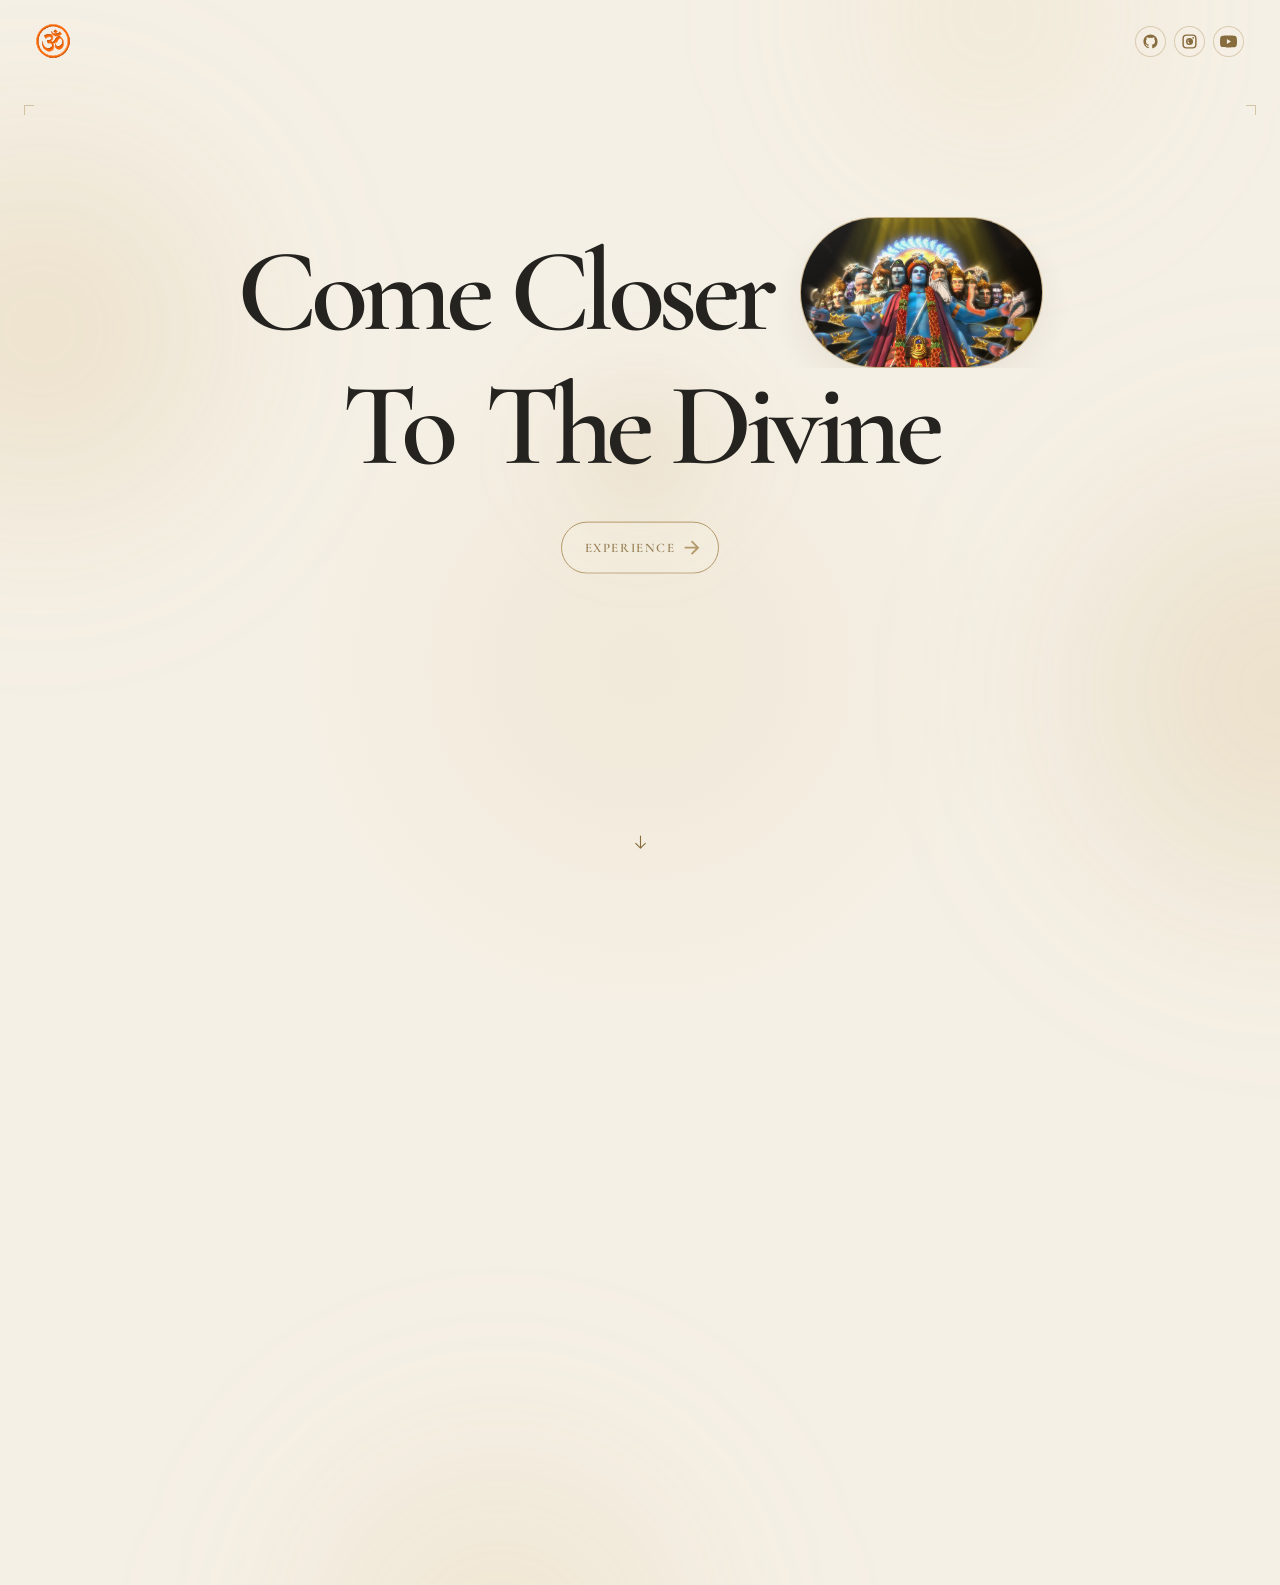
==== commit bb81fcd7: "Fix mobile discovery text animation timing ✨" ====
--- a/index.html
+++ b/index.html
@@ -43,6 +43,10 @@
       defer
       src="https://cdnjs.cloudflare.com/ajax/libs/gsap/3.12.5/gsap.min.js"
     ></script>
+
+    <script>
+      document.documentElement.classList.add("js");
+    </script>
 
     <link rel="stylesheet" href="./styles/index.css" />
     <link rel="stylesheet" href="./styles/mediaquery/index-breakpoints.css" />
@@ -212,17 +216,21 @@
       <section class="deity-discovery" aria-labelledby="deityDiscoveryTitle">
         <div class="discovery-head">
           <div>
-            <p class="discovery-kicker">YOUR JOURNEY STARTS HERE</p>
-            <h2 id="deityDiscoveryTitle">A world of divine forms.</h2>
+            <p class="discovery-kicker deity-reveal">
+              YOUR JOURNEY STARTS HERE
+            </p>
+            <h2 id="deityDiscoveryTitle" class="deity-reveal">
+              A world of divine forms.
+            </h2>
           </div>
-          <p class="discovery-intro">
+          <p class="discovery-intro deity-reveal">
             Explore immersive darshan, sacred stories, and devotional
             experiences, all in one place.
           </p>
         </div>
 
         <div class="deity-grid">
-          <a class="deity-card" href="./darshan.html?god=ganesha">
+          <a class="deity-card deity-reveal" href="./darshan.html?god=ganesha">
             <img src="./assets/images/ganesha.webp" alt="" loading="lazy" />
             <div class="deity-card-meta">
               <span>WISDOM &amp; NEW BEGINNINGS</span>
@@ -231,7 +239,10 @@
             <span class="deity-card-arrow" aria-hidden="true">↗</span>
           </a>
 
-          <a class="deity-card" href="./darshan.html?god=radhakrishna">
+          <a
+            class="deity-card deity-reveal"
+            href="./darshan.html?god=radhakrishna"
+          >
             <img
               src="./assets/images/radhakrishna.webp"
               alt=""
@@ -244,7 +255,7 @@
             <span class="deity-card-arrow" aria-hidden="true">↗</span>
           </a>
 
-          <a class="deity-card" href="./darshan.html?god=sitaram">
+          <a class="deity-card deity-reveal" href="./darshan.html?god=sitaram">
             <img src="./assets/images/sitaram.webp" alt="" loading="lazy" />
             <div class="deity-card-meta">
               <span>DHARMA &amp; COMPASSION</span>
@@ -253,7 +264,7 @@
             <span class="deity-card-arrow" aria-hidden="true">↗</span>
           </a>
 
-          <a class="deity-card" href="./darshan.html?god=shiva">
+          <a class="deity-card deity-reveal" href="./darshan.html?god=shiva">
             <img src="./assets/images/shiva.webp" alt="" loading="lazy" />
             <div class="deity-card-meta">
               <span>STILLNESS &amp; TRANSFORMATION</span>
--- a/styles/index.css
+++ b/styles/index.css
@@ -913,14 +913,17 @@
 }
 
 .deity-reveal {
-  opacity: 0;
-  transform: translateY(22px);
   transition:
     opacity 0.7s ease,
     transform 0.7s cubic-bezier(0.2, 0.7, 0.2, 1);
   transition-delay: var(--reveal-delay, 0ms);
 }
 
+.js .deity-reveal {
+  opacity: 0;
+  transform: translateY(22px);
+}
+
 .deity-reveal.is-visible {
   opacity: 1;
   transform: translateY(0);
@@ -928,7 +931,8 @@
 
 @media (prefers-reduced-motion: reduce) {
   .deity-reveal,
-  .deity-reveal.is-visible {
+  .deity-reveal.is-visible,
+  .js .deity-reveal {
     opacity: 1;
     transform: none;
     transition: none;
